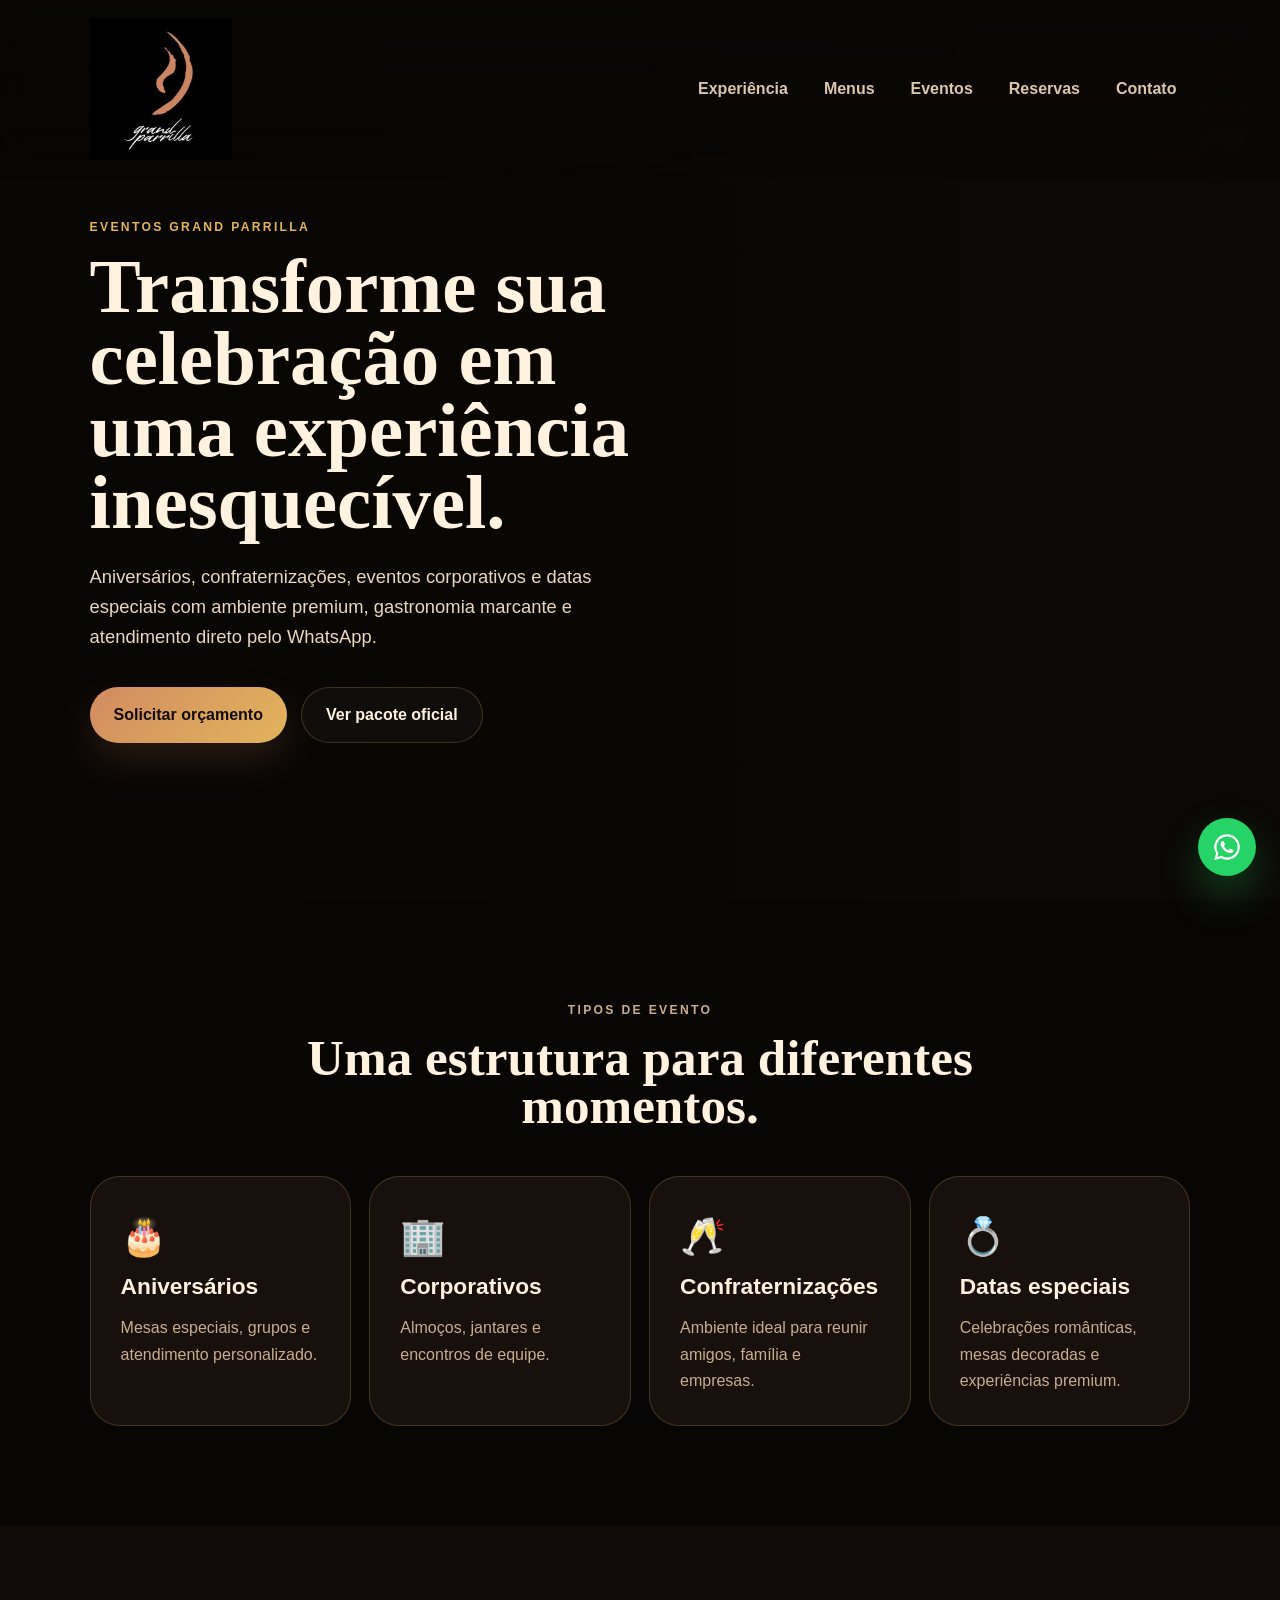
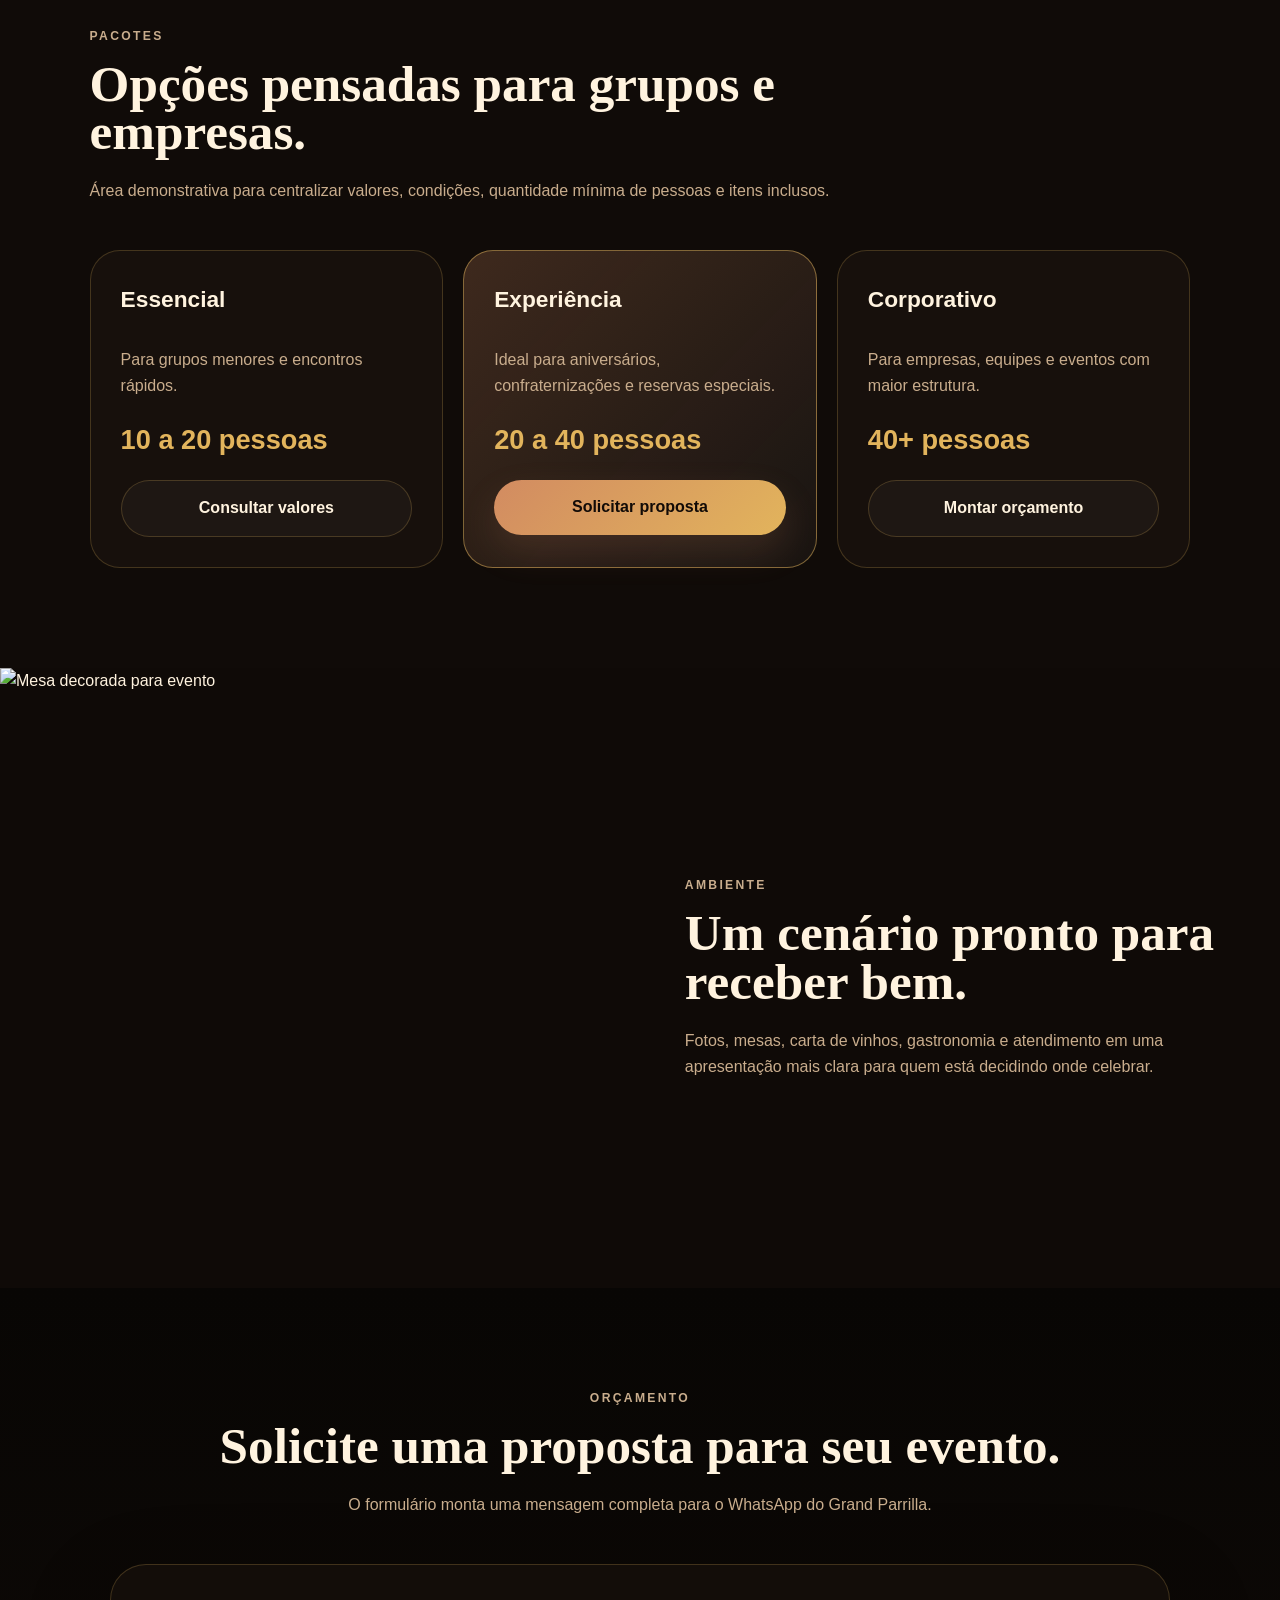
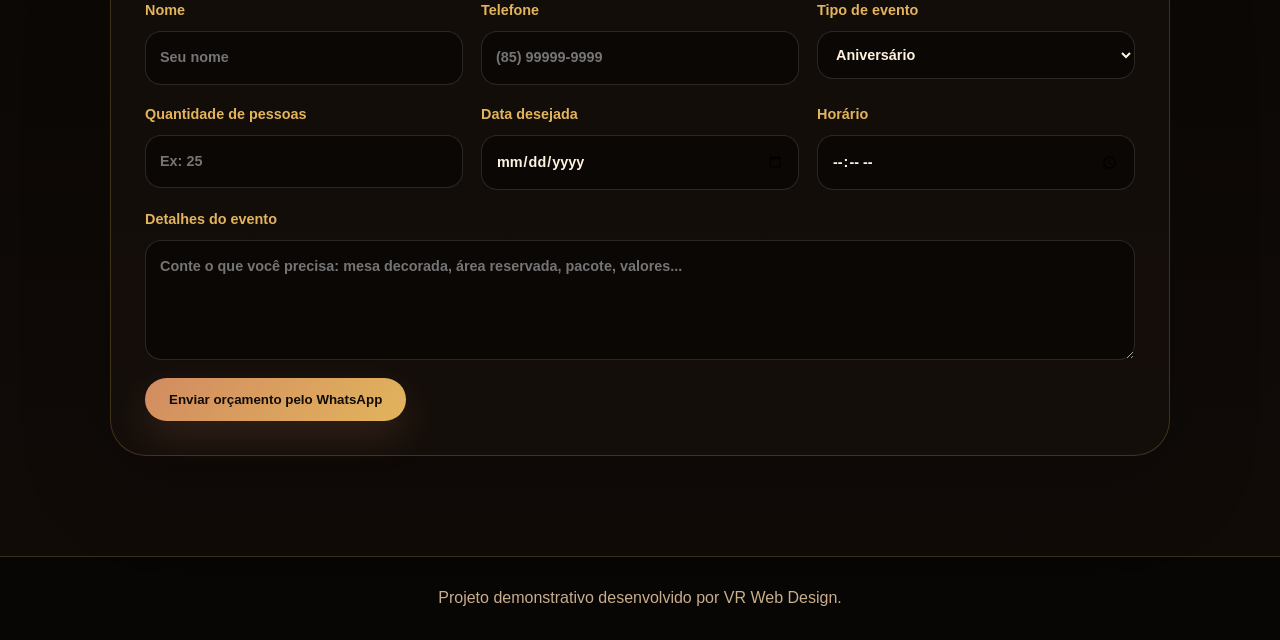
==== eventos.html @ f4b0e215 "Primeiro commit" ====
<!DOCTYPE html>
<html lang="pt-BR">
<head>
  <meta charset="UTF-8" />
  <meta name="viewport" content="width=device-width, initial-scale=1.0" />
  <title>Eventos | Grand Parrilla Steak House</title>
  <meta name="description" content="Pacotes para eventos, aniversários, confraternizações e reservas no Grand Parrilla Steak House." />
  <link rel="stylesheet" href="css/style.css" />
</head>
<body>
  <header class="header" id="header">
    <a href="index.html" class="brand logo-brand"><img src="assets/img/logo-grand-parrilla.png" alt="Grand Parrilla Steak House"></a>
    <button class="menu-toggle" aria-label="Abrir menu"><span></span><span></span><span></span></button>
    <nav class="nav">
      <a href="index.html#experiencia">Experiência</a>
      <a href="index.html#menus">Menus</a>
      <a href="eventos.html">Eventos</a>
      <a href="index.html#reservas">Reservas</a>
      <a href="index.html#contato">Contato</a>
    </nav>
  </header>

  <main>
    <section class="event-hero">
      <div class="hero-overlay"></div>
      <div class="hero-content reveal">
        <p class="eyebrow">Eventos Grand Parrilla</p>
        <h1>Transforme sua celebração em uma experiência inesquecível.</h1>
        <p class="hero-text">Aniversários, confraternizações, eventos corporativos e datas especiais com ambiente premium, gastronomia marcante e atendimento direto pelo WhatsApp.</p>
        <div class="hero-actions">
          <a class="btn primary" href="#orcamento">Solicitar orçamento</a>
          <a class="btn secondary" href="https://tr.ee/xmPA3S_YFI" target="_blank" rel="noopener">Ver pacote oficial</a>
        </div>
      </div>
    </section>

    <section class="section-pad">
      <div class="section-title center reveal">
        <p class="eyebrow">Tipos de evento</p>
        <h2>Uma estrutura para diferentes momentos.</h2>
      </div>
      <div class="event-types">
        <article class="event-card reveal"><span>🎂</span><h3>Aniversários</h3><p>Mesas especiais, grupos e atendimento personalizado.</p></article>
        <article class="event-card reveal"><span>🏢</span><h3>Corporativos</h3><p>Almoços, jantares e encontros de equipe.</p></article>
        <article class="event-card reveal"><span>🥂</span><h3>Confraternizações</h3><p>Ambiente ideal para reunir amigos, família e empresas.</p></article>
        <article class="event-card reveal"><span>💍</span><h3>Datas especiais</h3><p>Celebrações românticas, mesas decoradas e experiências premium.</p></article>
      </div>
    </section>

    <section class="packages section-pad">
      <div class="section-title reveal">
        <p class="eyebrow">Pacotes</p>
        <h2>Opções pensadas para grupos e empresas.</h2>
        <p>Área demonstrativa para centralizar valores, condições, quantidade mínima de pessoas e itens inclusos.</p>
      </div>
      <div class="package-grid">
        <article class="package-card reveal"><h3>Essencial</h3><p>Para grupos menores e encontros rápidos.</p><strong>10 a 20 pessoas</strong><a class="btn secondary" href="#orcamento">Consultar valores</a></article>
        <article class="package-card featured reveal"><h3>Experiência</h3><p>Ideal para aniversários, confraternizações e reservas especiais.</p><strong>20 a 40 pessoas</strong><a class="btn primary" href="#orcamento">Solicitar proposta</a></article>
        <article class="package-card reveal"><h3>Corporativo</h3><p>Para empresas, equipes e eventos com maior estrutura.</p><strong>40+ pessoas</strong><a class="btn secondary" href="#orcamento">Montar orçamento</a></article>
      </div>
    </section>

    <section class="event-showcase">
      <img src="assets/img/mesa-decorada.png" alt="Mesa decorada para evento">
      <div class="event-showcase-text reveal">
        <p class="eyebrow">Ambiente</p>
        <h2>Um cenário pronto para receber bem.</h2>
        <p>Fotos, mesas, carta de vinhos, gastronomia e atendimento em uma apresentação mais clara para quem está decidindo onde celebrar.</p>
      </div>
    </section>

    <section class="reservation section-pad" id="orcamento">
      <div class="section-title center reveal">
        <p class="eyebrow">Orçamento</p>
        <h2>Solicite uma proposta para seu evento.</h2>
        <p>O formulário monta uma mensagem completa para o WhatsApp do Grand Parrilla.</p>
      </div>
      <form class="reserve-form reveal" id="eventForm">
        <div class="form-grid">
          <label>Nome<input type="text" name="nome" placeholder="Seu nome" required></label>
          <label>Telefone<input type="tel" name="telefone" placeholder="(85) 99999-9999" required></label>
          <label>Tipo de evento<select name="tipo"><option>Aniversário</option><option>Confraternização</option><option>Evento corporativo</option><option>Jantar especial</option></select></label>
          <label>Quantidade de pessoas<input type="number" name="pessoas" min="1" placeholder="Ex: 25" required></label>
          <label>Data desejada<input type="date" name="data"></label>
          <label>Horário<input type="time" name="hora"></label>
        </div>
        <label>Detalhes do evento<textarea name="obs" placeholder="Conte o que você precisa: mesa decorada, área reservada, pacote, valores..."></textarea></label>
        <button class="btn primary" type="submit">Enviar orçamento pelo WhatsApp</button>
      </form>
    </section>
  </main>

  <a class="whatsapp" href="https://wa.me/5585996044089" target="_blank" aria-label="WhatsApp"><svg viewBox="0 0 32 32" aria-hidden="true"><path d="M16.04 3.2A12.7 12.7 0 0 0 5.1 22.35L3.2 29l6.83-1.8a12.65 12.65 0 0 0 6.01 1.52h.01A12.76 12.76 0 0 0 28.8 15.96 12.75 12.75 0 0 0 16.04 3.2Zm0 23.36h-.01a10.5 10.5 0 0 1-5.35-1.47l-.38-.23-4.05 1.06 1.08-3.95-.25-.4a10.54 10.54 0 1 1 8.96 4.99Zm5.78-7.88c-.32-.16-1.88-.93-2.17-1.03-.29-.11-.5-.16-.71.16-.21.32-.82 1.03-1 1.24-.18.21-.37.24-.69.08-.32-.16-1.34-.49-2.55-1.57-.94-.84-1.58-1.88-1.76-2.2-.18-.32-.02-.49.14-.65.14-.14.32-.37.48-.55.16-.18.21-.32.32-.53.11-.21.05-.4-.03-.55-.08-.16-.71-1.71-.98-2.34-.26-.62-.52-.53-.71-.54h-.61c-.21 0-.55.08-.84.4-.29.32-1.1 1.08-1.1 2.62s1.13 3.04 1.29 3.25c.16.21 2.23 3.4 5.4 4.77.75.32 1.34.51 1.8.66.76.24 1.45.21 1.99.13.61-.09 1.88-.77 2.14-1.51.26-.74.26-1.38.18-1.51-.08-.13-.29-.21-.61-.37Z"/></svg></a>
  <footer><p>Projeto demonstrativo desenvolvido por VR Web Design.</p></footer>
  <script src="js/script.js"></script>
</body>
</html>
---- css/style.css ----
:root{
  --bg:#080604;--deep:#0e0906;--panel:#17100c;--panel2:#211711;
  --copper:#d28b61;--gold:#e2b45c;--cream:#fff3df;--muted:#c9ad8d;--line:rgba(226,180,92,.22);
}
*{box-sizing:border-box;margin:0;padding:0}html{scroll-behavior:smooth}body{font-family:Inter,Segoe UI,Arial,sans-serif;background:var(--bg);color:var(--cream);line-height:1.65;overflow-x:hidden}a{text-decoration:none;color:inherit}img{max-width:100%;display:block}
body::before{content:"";position:fixed;inset:0;pointer-events:none;background:radial-gradient(circle at top right,rgba(210,139,97,.14),transparent 35%),radial-gradient(circle at 10% 30%,rgba(226,180,92,.08),transparent 28%);z-index:-1}.header{position:fixed;top:0;left:0;right:0;z-index:20;display:flex;align-items:center;justify-content:space-between;padding:18px 7%;background:linear-gradient(180deg,rgba(8,6,4,.86),rgba(8,6,4,.38));backdrop-filter:blur(16px);border-bottom:1px solid transparent;transition:.3s}.header.scrolled{background:rgba(8,6,4,.94);border-color:var(--line);padding:10px 7%}.logo-brand img{width:142px;height:auto}.nav{display:flex;align-items:center;gap:8px}.nav a{color:#dcc7ac;font-weight:700;padding:10px 14px;border-radius:999px;transition:.25s}.nav a:hover{background:rgba(226,180,92,.12);color:var(--gold)}.menu-toggle{display:none;background:none;border:0;gap:5px;flex-direction:column}.menu-toggle span{width:26px;height:2px;background:var(--cream)}
.hero,.event-hero{min-height:100vh;position:relative;display:grid;grid-template-columns:1.05fr .95fr;align-items:center;padding:130px 7% 70px;gap:52px;background:var(--deep);isolation:isolate}.hero::after,.event-hero::after{content:"";position:absolute;right:0;top:0;width:50%;height:100%;background:url('../assets/img/prato-vinho.png') center/cover;z-index:-2}.event-hero::after{background-image:url('../assets/img/mesa-decorada.png')}.hero-overlay{position:absolute;inset:0;background:linear-gradient(90deg,rgba(8,6,4,.98) 0%,rgba(8,6,4,.84) 44%,rgba(8,6,4,.35) 100%);z-index:-1}.hero-content{max-width:760px}.eyebrow{color:var(--gold);text-transform:uppercase;letter-spacing:.19em;font-size:.76rem;font-weight:900;margin-bottom:14px}.hero h1,.event-hero h1,.section-title h2,.events h2,.reservation h2,.contact h2,.wine-section h2,.event-showcase h2{font-family:Georgia,serif;font-size:clamp(2.5rem,6vw,6rem);line-height:.94;margin-bottom:22px}.section-title h2,.events h2,.reservation h2,.contact h2,.wine-section h2,.event-showcase h2{font-size:clamp(2rem,4vw,4.1rem)}.hero-text{font-size:1.15rem;color:#ead8bd;max-width:630px}.hero-actions{display:flex;gap:14px;flex-wrap:wrap;margin-top:34px}.btn{border:0;cursor:pointer;display:inline-flex;align-items:center;justify-content:center;padding:14px 24px;border-radius:999px;font-weight:900;transition:.25s}.primary{background:linear-gradient(135deg,var(--copper),var(--gold));color:#120b07;box-shadow:0 16px 36px rgba(210,139,97,.16)}.secondary{border:1px solid var(--line);color:var(--cream);background:rgba(255,255,255,.03)}.btn:hover{transform:translateY(-3px)}.hero-card{justify-self:end;align-self:end;background:rgba(23,16,12,.74);border:1px solid var(--line);border-radius:28px;padding:26px;backdrop-filter:blur(16px);max-width:330px;box-shadow:0 30px 90px rgba(0,0,0,.28)}.hero-card span,.hero-card small{color:var(--muted)}.hero-card strong{display:block;font-size:2rem;color:var(--gold)}
.section-pad{padding:100px 7%}.stats{display:grid;grid-template-columns:repeat(4,1fr);gap:1px;background:var(--line);padding:1px}.stat{padding:30px;background:#100b08}.stat strong{display:block;font-size:2rem;color:var(--gold)}.stat span{color:var(--muted)}.section-title{max-width:870px;margin-bottom:46px}.center{text-align:center;margin-left:auto;margin-right:auto}.center p,.section-title p{color:var(--muted)}
.cards-grid{display:grid;grid-template-columns:1.1fr .9fr .9fr;gap:22px}.feature-card{position:relative;min-height:460px;border-radius:34px;overflow:hidden;border:1px solid var(--line);background:var(--panel);display:flex;align-items:end;transition:.25s}.feature-card:hover{transform:translateY(-5px);border-color:var(--copper)}.feature-card img{position:absolute;inset:0;width:100%;height:100%;object-fit:cover;filter:saturate(.95)}.feature-card::after{content:"";position:absolute;inset:0;background:linear-gradient(180deg,transparent,rgba(8,6,4,.88))}.feature-card div{position:relative;z-index:1;padding:28px}.feature-card h3,.menu-card h3,.event-card h3,.package-card h3{font-size:1.42rem;margin-bottom:10px}.feature-card p,.menu-card p,.events p,.reservation p,.contact p,.wine-section p,.event-card p,.package-card p,.event-showcase p{color:var(--muted)}
.menus{background:#050403}.menu-grid{display:grid;grid-template-columns:repeat(3,minmax(0,1fr));gap:24px;align-items:stretch}.menu-card{position:relative;overflow:hidden;border:1px solid var(--line);border-radius:32px;min-height:310px;padding:32px;display:flex;flex-direction:column;justify-content:flex-end;background:var(--panel);transition:.25s}.menu-card::before{content:"";position:absolute;inset:0;background:linear-gradient(180deg,rgba(8,6,4,.1),rgba(8,6,4,.86)),var(--menu-img);background-size:cover;background-position:center;opacity:.72;transition:.3s}.menu-principal{--menu-img:url('../assets/img/prato-vinho.png')}.menu-happy{--menu-img:url('../assets/img/vinhos-gelo.png')}.menu-executivo{--menu-img:url('../assets/img/mesa-decorada.png')}.menu-card>*{position:relative;z-index:1}.menu-card span{color:var(--gold);font-weight:900}.menu-card:hover{transform:translateY(-6px);border-color:var(--gold)}.menu-card:hover::before{opacity:.95;transform:scale(1.05)}
.wine-section{display:grid;grid-template-columns:.85fr 1.15fr;gap:46px;align-items:center;background:#0f0a07}.wine-text .btn{margin-top:26px}.wine-image img{width:100%;height:610px;object-fit:cover;border-radius:40px;border:1px solid var(--line)}.events{display:grid;grid-template-columns:1fr 1fr;min-height:660px;background:#060403}.events-image{background:url('../assets/img/mesa-decorada.png') center/cover}.events-content{padding:95px 7%;display:flex;flex-direction:column;justify-content:center}.events ul{margin:22px 0 32px;padding-left:20px;color:#eadcc8}.reservation{background:linear-gradient(180deg,#080604,#110b08)}.reserve-form{max-width:1060px;margin:0 auto;background:rgba(23,16,12,.7);border:1px solid var(--line);border-radius:36px;padding:34px;box-shadow:0 30px 90px rgba(0,0,0,.22)}.form-grid{display:grid;grid-template-columns:repeat(3,1fr);gap:18px}label{display:flex;flex-direction:column;gap:8px;color:var(--gold);font-weight:800;font-size:.9rem}input,select,textarea{width:100%;border:1px solid rgba(255,255,255,.13);background:#0b0705;color:var(--cream);border-radius:16px;padding:14px;font:inherit;outline:none}textarea{min-height:120px;resize:vertical;margin-bottom:18px}.reserve-form>label{margin-top:18px}.gallery-grid{display:grid;grid-template-columns:1.15fr .85fr 1fr 1fr;gap:14px}.gallery-grid img{height:380px;width:100%;object-fit:cover;border-radius:26px;border:1px solid var(--line)}.gallery-grid img:first-child{height:520px;grid-row:span 2}.contact{display:grid;grid-template-columns:.85fr 1.15fr;gap:32px;background:#100b08}.socials{display:flex;gap:12px;flex-wrap:wrap;margin-top:22px}.socials a{border:1px solid var(--line);padding:11px 16px;border-radius:999px;color:var(--gold);font-weight:800}.socials a:hover{background:rgba(226,180,92,.12)}.map{width:100%;height:430px;border:0;border-radius:30px;filter:grayscale(.15) invert(.92) hue-rotate(180deg)}.whatsapp{position:fixed;right:24px;bottom:24px;width:58px;height:58px;border-radius:50%;display:grid;place-items:center;background:#25d366;color:white;z-index:30;box-shadow:0 18px 40px rgba(37,211,102,.28);animation:pulse 2.2s infinite}.whatsapp svg{width:32px;height:32px;fill:#fff}@keyframes pulse{0%{box-shadow:0 0 0 0 rgba(37,211,102,.42)}70%{box-shadow:0 0 0 18px rgba(37,211,102,0)}100%{box-shadow:0 0 0 0 rgba(37,211,102,0)}}footer{text-align:center;padding:28px 7%;color:var(--muted);border-top:1px solid var(--line)}
.event-types{display:grid;grid-template-columns:repeat(4,1fr);gap:18px}.event-card,.package-card{background:var(--panel);border:1px solid var(--line);border-radius:30px;padding:30px;transition:.25s}.event-card:hover,.package-card:hover{border-color:var(--gold);transform:translateY(-4px)}.event-card span{font-size:2.3rem}.packages{background:#100b08}.package-grid{display:grid;grid-template-columns:repeat(3,1fr);gap:20px}.package-card{display:flex;flex-direction:column;gap:18px}.package-card strong{font-size:1.7rem;color:var(--gold)}.package-card.featured{background:linear-gradient(135deg,rgba(210,139,97,.24),rgba(255,255,255,.04));border-color:rgba(226,180,92,.5)}.event-showcase{display:grid;grid-template-columns:1fr 1fr;align-items:center;background:#0f0a07}.event-showcase img{height:620px;width:100%;object-fit:cover}.event-showcase-text{padding:70px 7%}.reveal{opacity:0;transform:translateY(28px);transition:.75s ease}.reveal.show{opacity:1;transform:none}.delay{transition-delay:.2s}
@media(max-width:980px){.menu-toggle{display:flex}.nav{position:absolute;top:76px;left:7%;right:7%;display:none;flex-direction:column;align-items:stretch;background:#120d09;border:1px solid var(--line);border-radius:20px;padding:16px}.nav.open{display:flex}.hero,.event-hero{grid-template-columns:1fr;display:grid}.hero::after,.event-hero::after{width:100%;opacity:.35}.hero-card{justify-self:start}.stats,.cards-grid,.menu-grid,.gallery-grid,.contact,.events,.wine-section,.form-grid,.event-types,.package-grid,.event-showcase{grid-template-columns:1fr}.events-image{min-height:360px}.gallery-grid img,.gallery-grid img:first-child{height:280px;grid-row:auto}.wine-image img,.event-showcase img{height:390px}}
@media(max-width:560px){.header{padding:12px 5%}.header.scrolled{padding:9px 5%}.logo-brand img{width:104px}.section-pad,.events-content,.event-showcase-text{padding:72px 5%}.hero,.event-hero{padding:115px 5% 58px}.hero h1,.event-hero h1{font-size:2.55rem}.btn{width:100%}.reserve-form{padding:20px}.stats{gap:1px}.menu-card{min-height:260px}.whatsapp{right:18px;bottom:18px}}
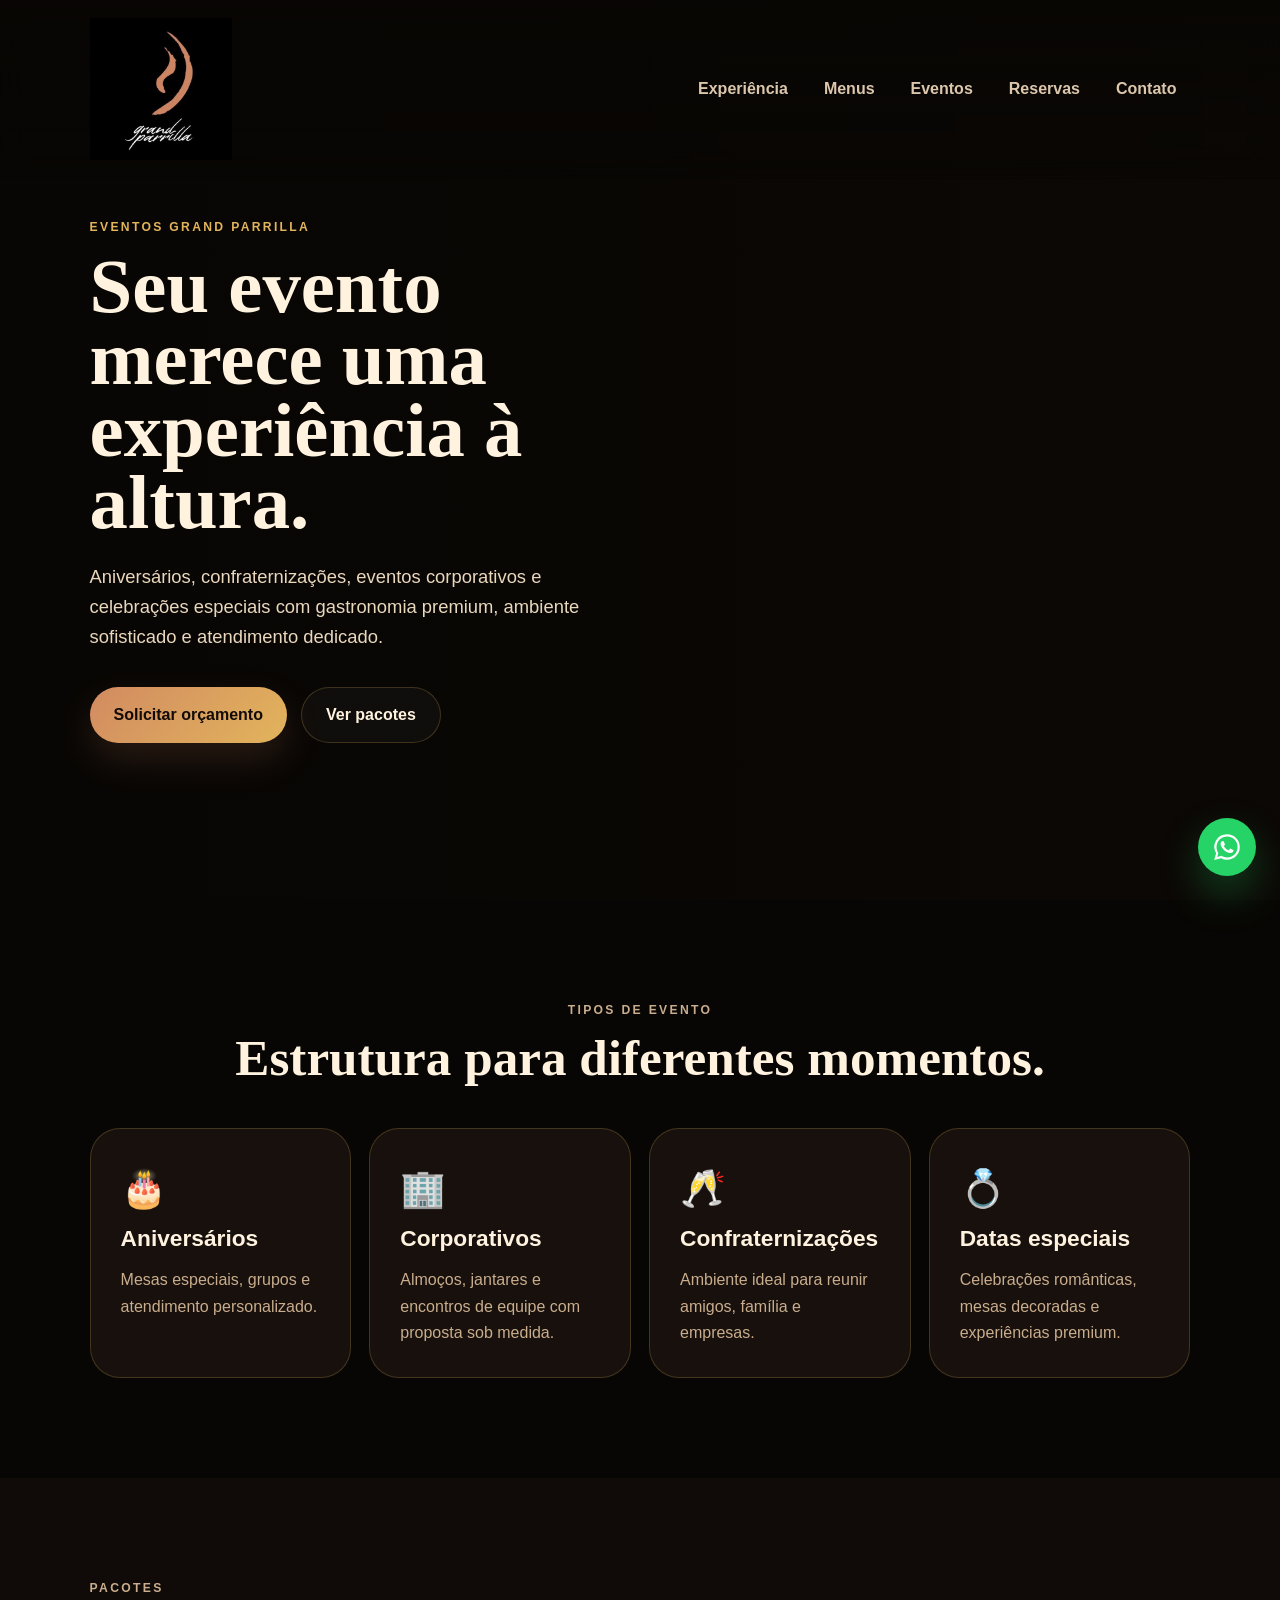
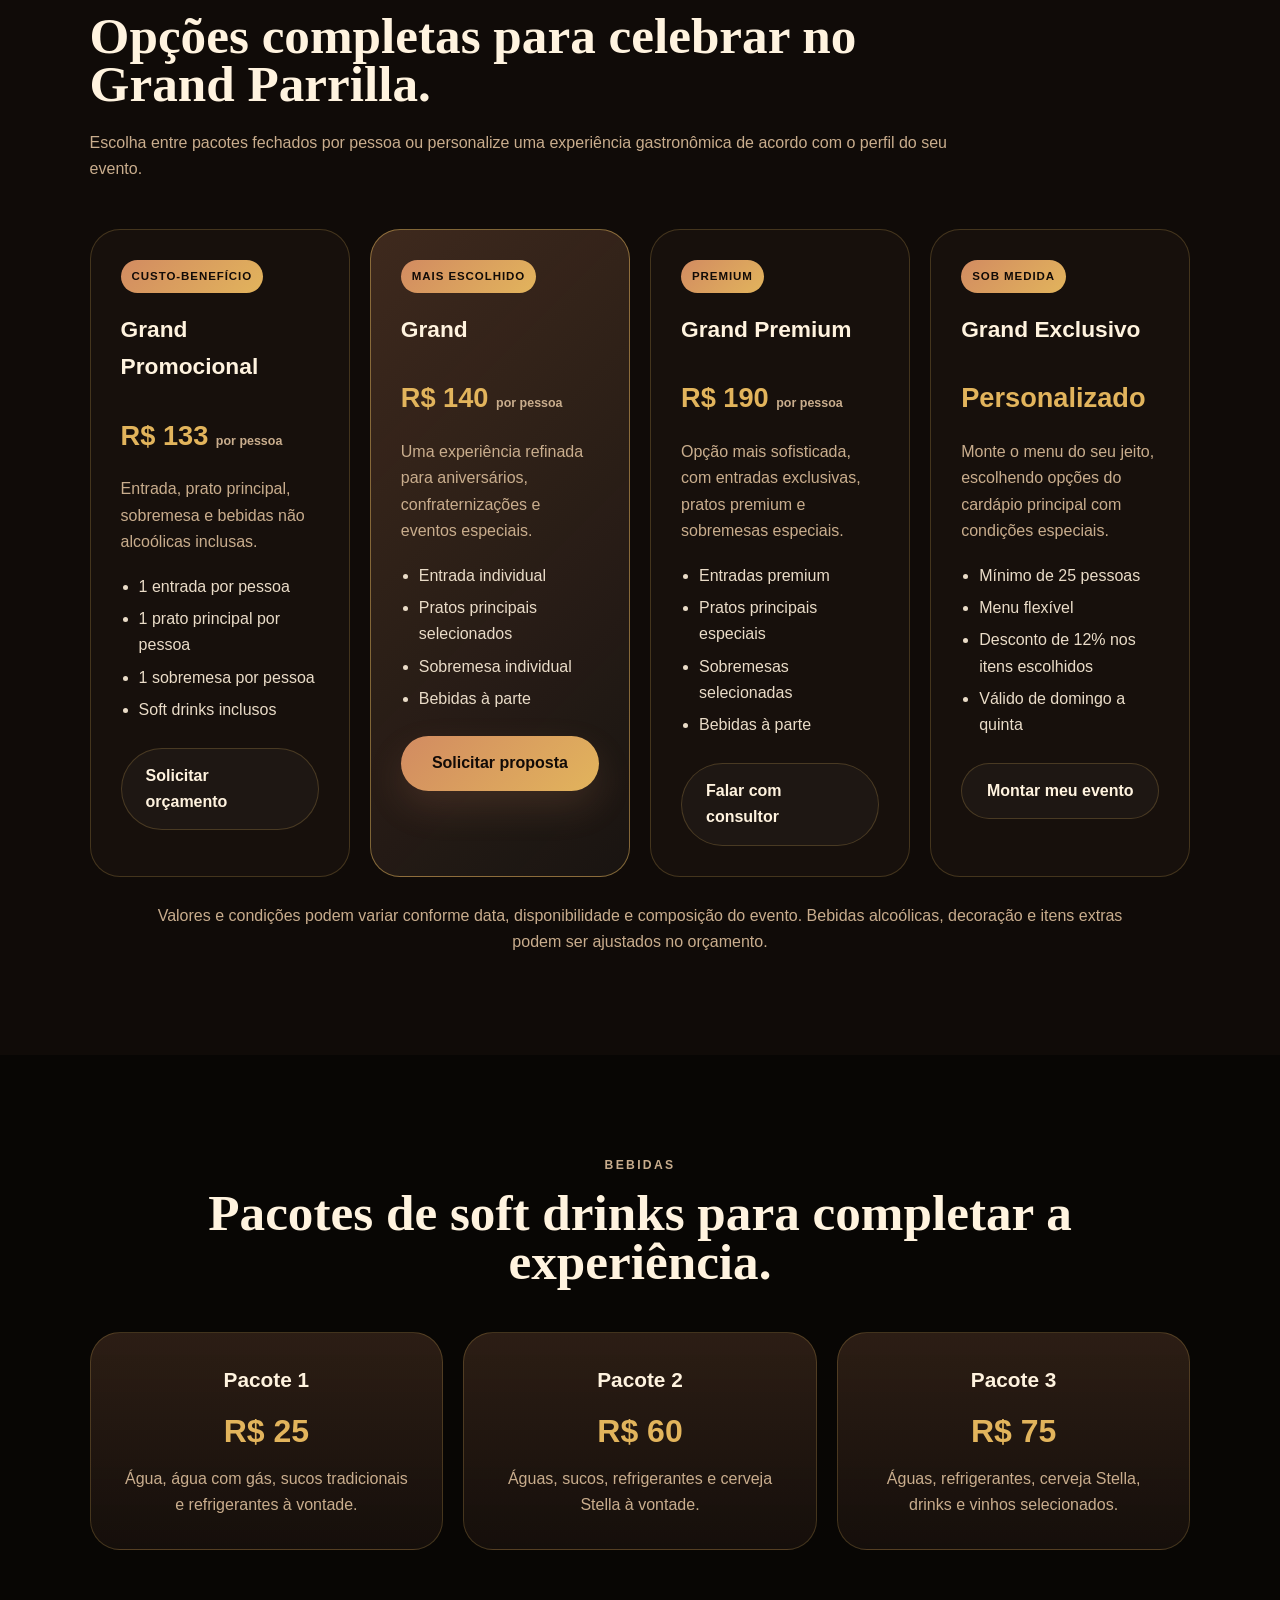
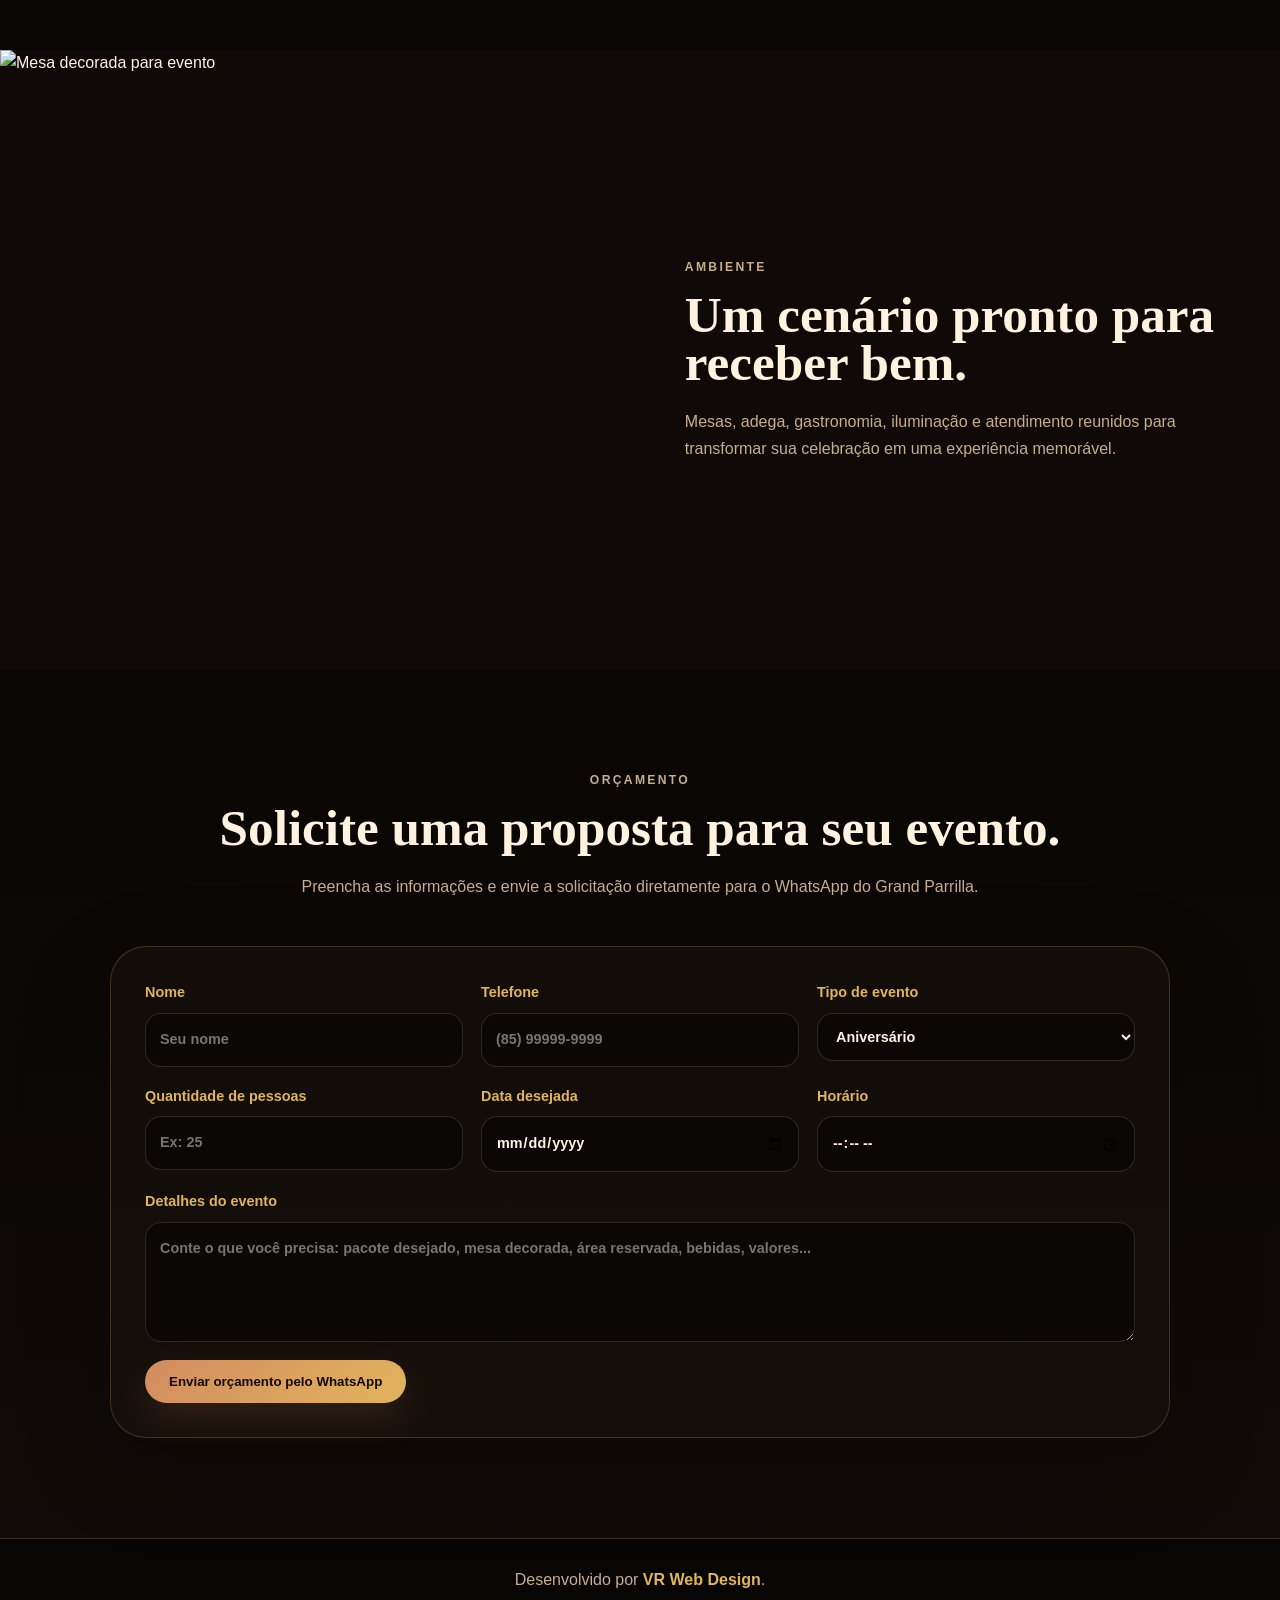
==== commit 3e9079c5: "Melhoria de Performace do site" ====
--- a/eventos.html
+++ b/eventos.html
@@ -4,7 +4,12 @@
   <meta charset="UTF-8" />
   <meta name="viewport" content="width=device-width, initial-scale=1.0" />
   <title>Eventos | Grand Parrilla Steak House</title>
-  <meta name="description" content="Pacotes para eventos, aniversários, confraternizações e reservas no Grand Parrilla Steak House." />
+  <meta name="description" content="Pacotes para eventos, aniversários, confraternizações e reservas no Grand Parrilla Steak House em Fortaleza." />
+  <meta property="og:title" content="Eventos no Grand Parrilla Steak House" />
+  <meta property="og:description" content="Pacotes Grand Promocional, Grand, Grand Premium e Grand Exclusivo para celebrações especiais." />
+  <meta property="og:image" content="assets/img/mesa-decorada.png" />
+  <meta property="og:type" content="website" />
+  <meta name="twitter:card" content="summary_large_image" />
   <link rel="stylesheet" href="css/style.css" />
 </head>
 <body>
@@ -25,11 +30,11 @@
       <div class="hero-overlay"></div>
       <div class="hero-content reveal">
         <p class="eyebrow">Eventos Grand Parrilla</p>
-        <h1>Transforme sua celebração em uma experiência inesquecível.</h1>
-        <p class="hero-text">Aniversários, confraternizações, eventos corporativos e datas especiais com ambiente premium, gastronomia marcante e atendimento direto pelo WhatsApp.</p>
+        <h1>Seu evento merece uma experiência à altura.</h1>
+        <p class="hero-text">Aniversários, confraternizações, eventos corporativos e celebrações especiais com gastronomia premium, ambiente sofisticado e atendimento dedicado.</p>
         <div class="hero-actions">
           <a class="btn primary" href="#orcamento">Solicitar orçamento</a>
-          <a class="btn secondary" href="https://tr.ee/xmPA3S_YFI" target="_blank" rel="noopener">Ver pacote oficial</a>
+          <a class="btn secondary" href="#pacotes">Ver pacotes</a>
         </div>
       </div>
     </section>
@@ -37,26 +42,88 @@
     <section class="section-pad">
       <div class="section-title center reveal">
         <p class="eyebrow">Tipos de evento</p>
-        <h2>Uma estrutura para diferentes momentos.</h2>
+        <h2>Estrutura para diferentes momentos.</h2>
       </div>
       <div class="event-types">
         <article class="event-card reveal"><span>🎂</span><h3>Aniversários</h3><p>Mesas especiais, grupos e atendimento personalizado.</p></article>
-        <article class="event-card reveal"><span>🏢</span><h3>Corporativos</h3><p>Almoços, jantares e encontros de equipe.</p></article>
+        <article class="event-card reveal"><span>🏢</span><h3>Corporativos</h3><p>Almoços, jantares e encontros de equipe com proposta sob medida.</p></article>
         <article class="event-card reveal"><span>🥂</span><h3>Confraternizações</h3><p>Ambiente ideal para reunir amigos, família e empresas.</p></article>
         <article class="event-card reveal"><span>💍</span><h3>Datas especiais</h3><p>Celebrações românticas, mesas decoradas e experiências premium.</p></article>
       </div>
     </section>
 
-    <section class="packages section-pad">
+    <section class="packages section-pad" id="pacotes">
       <div class="section-title reveal">
         <p class="eyebrow">Pacotes</p>
-        <h2>Opções pensadas para grupos e empresas.</h2>
-        <p>Área demonstrativa para centralizar valores, condições, quantidade mínima de pessoas e itens inclusos.</p>
+        <h2>Opções completas para celebrar no Grand Parrilla.</h2>
+        <p>Escolha entre pacotes fechados por pessoa ou personalize uma experiência gastronômica de acordo com o perfil do seu evento.</p>
       </div>
-      <div class="package-grid">
-        <article class="package-card reveal"><h3>Essencial</h3><p>Para grupos menores e encontros rápidos.</p><strong>10 a 20 pessoas</strong><a class="btn secondary" href="#orcamento">Consultar valores</a></article>
-        <article class="package-card featured reveal"><h3>Experiência</h3><p>Ideal para aniversários, confraternizações e reservas especiais.</p><strong>20 a 40 pessoas</strong><a class="btn primary" href="#orcamento">Solicitar proposta</a></article>
-        <article class="package-card reveal"><h3>Corporativo</h3><p>Para empresas, equipes e eventos com maior estrutura.</p><strong>40+ pessoas</strong><a class="btn secondary" href="#orcamento">Montar orçamento</a></article>
+      <div class="package-grid package-grid-4">
+        <article class="package-card reveal">
+          <span class="package-tag">Custo-benefício</span>
+          <h3>Grand Promocional</h3>
+          <strong>R$ 133 <small>por pessoa</small></strong>
+          <p>Entrada, prato principal, sobremesa e bebidas não alcoólicas inclusas.</p>
+          <ul>
+            <li>1 entrada por pessoa</li>
+            <li>1 prato principal por pessoa</li>
+            <li>1 sobremesa por pessoa</li>
+            <li>Soft drinks inclusos</li>
+          </ul>
+          <a class="btn secondary" href="#orcamento">Solicitar orçamento</a>
+        </article>
+        <article class="package-card featured reveal">
+          <span class="package-tag">Mais escolhido</span>
+          <h3>Grand</h3>
+          <strong>R$ 140 <small>por pessoa</small></strong>
+          <p>Uma experiência refinada para aniversários, confraternizações e eventos especiais.</p>
+          <ul>
+            <li>Entrada individual</li>
+            <li>Pratos principais selecionados</li>
+            <li>Sobremesa individual</li>
+            <li>Bebidas à parte</li>
+          </ul>
+          <a class="btn primary" href="#orcamento">Solicitar proposta</a>
+        </article>
+        <article class="package-card reveal">
+          <span class="package-tag">Premium</span>
+          <h3>Grand Premium</h3>
+          <strong>R$ 190 <small>por pessoa</small></strong>
+          <p>Opção mais sofisticada, com entradas exclusivas, pratos premium e sobremesas especiais.</p>
+          <ul>
+            <li>Entradas premium</li>
+            <li>Pratos principais especiais</li>
+            <li>Sobremesas selecionadas</li>
+            <li>Bebidas à parte</li>
+          </ul>
+          <a class="btn secondary" href="#orcamento">Falar com consultor</a>
+        </article>
+        <article class="package-card reveal">
+          <span class="package-tag">Sob medida</span>
+          <h3>Grand Exclusivo</h3>
+          <strong>Personalizado</strong>
+          <p>Monte o menu do seu jeito, escolhendo opções do cardápio principal com condições especiais.</p>
+          <ul>
+            <li>Mínimo de 25 pessoas</li>
+            <li>Menu flexível</li>
+            <li>Desconto de 12% nos itens escolhidos</li>
+            <li>Válido de domingo a quinta</li>
+          </ul>
+          <a class="btn secondary" href="#orcamento">Montar meu evento</a>
+        </article>
+      </div>
+      <p class="package-note reveal">Valores e condições podem variar conforme data, disponibilidade e composição do evento. Bebidas alcoólicas, decoração e itens extras podem ser ajustados no orçamento.</p>
+    </section>
+
+    <section class="soft-drinks section-pad">
+      <div class="section-title center reveal">
+        <p class="eyebrow">Bebidas</p>
+        <h2>Pacotes de soft drinks para completar a experiência.</h2>
+      </div>
+      <div class="drink-grid">
+        <article class="drink-card reveal"><h3>Pacote 1</h3><strong>R$ 25</strong><p>Água, água com gás, sucos tradicionais e refrigerantes à vontade.</p></article>
+        <article class="drink-card reveal"><h3>Pacote 2</h3><strong>R$ 60</strong><p>Águas, sucos, refrigerantes e cerveja Stella à vontade.</p></article>
+        <article class="drink-card reveal"><h3>Pacote 3</h3><strong>R$ 75</strong><p>Águas, refrigerantes, cerveja Stella, drinks e vinhos selecionados.</p></article>
       </div>
     </section>
 
@@ -65,7 +132,7 @@
       <div class="event-showcase-text reveal">
         <p class="eyebrow">Ambiente</p>
         <h2>Um cenário pronto para receber bem.</h2>
-        <p>Fotos, mesas, carta de vinhos, gastronomia e atendimento em uma apresentação mais clara para quem está decidindo onde celebrar.</p>
+        <p>Mesas, adega, gastronomia, iluminação e atendimento reunidos para transformar sua celebração em uma experiência memorável.</p>
       </div>
     </section>
 
@@ -73,7 +140,7 @@
       <div class="section-title center reveal">
         <p class="eyebrow">Orçamento</p>
         <h2>Solicite uma proposta para seu evento.</h2>
-        <p>O formulário monta uma mensagem completa para o WhatsApp do Grand Parrilla.</p>
+        <p>Preencha as informações e envie a solicitação diretamente para o WhatsApp do Grand Parrilla.</p>
       </div>
       <form class="reserve-form reveal" id="eventForm">
         <div class="form-grid">
@@ -84,14 +151,15 @@
           <label>Data desejada<input type="date" name="data"></label>
           <label>Horário<input type="time" name="hora"></label>
         </div>
-        <label>Detalhes do evento<textarea name="obs" placeholder="Conte o que você precisa: mesa decorada, área reservada, pacote, valores..."></textarea></label>
+        <label>Detalhes do evento<textarea name="obs" placeholder="Conte o que você precisa: pacote desejado, mesa decorada, área reservada, bebidas, valores..."></textarea></label>
         <button class="btn primary" type="submit">Enviar orçamento pelo WhatsApp</button>
+        <p class="form-status" aria-live="polite"></p>
       </form>
     </section>
   </main>
 
   <a class="whatsapp" href="https://wa.me/5585996044089" target="_blank" aria-label="WhatsApp"><svg viewBox="0 0 32 32" aria-hidden="true"><path d="M16.04 3.2A12.7 12.7 0 0 0 5.1 22.35L3.2 29l6.83-1.8a12.65 12.65 0 0 0 6.01 1.52h.01A12.76 12.76 0 0 0 28.8 15.96 12.75 12.75 0 0 0 16.04 3.2Zm0 23.36h-.01a10.5 10.5 0 0 1-5.35-1.47l-.38-.23-4.05 1.06 1.08-3.95-.25-.4a10.54 10.54 0 1 1 8.96 4.99Zm5.78-7.88c-.32-.16-1.88-.93-2.17-1.03-.29-.11-.5-.16-.71.16-.21.32-.82 1.03-1 1.24-.18.21-.37.24-.69.08-.32-.16-1.34-.49-2.55-1.57-.94-.84-1.58-1.88-1.76-2.2-.18-.32-.02-.49.14-.65.14-.14.32-.37.48-.55.16-.18.21-.32.32-.53.11-.21.05-.4-.03-.55-.08-.16-.71-1.71-.98-2.34-.26-.62-.52-.53-.71-.54h-.61c-.21 0-.55.08-.84.4-.29.32-1.1 1.08-1.1 2.62s1.13 3.04 1.29 3.25c.16.21 2.23 3.4 5.4 4.77.75.32 1.34.51 1.8.66.76.24 1.45.21 1.99.13.61-.09 1.88-.77 2.14-1.51.26-.74.26-1.38.18-1.51-.08-.13-.29-.21-.61-.37Z"/></svg></a>
-  <footer><p>Projeto demonstrativo desenvolvido por VR Web Design.</p></footer>
+  <footer><p>Desenvolvido por <a href="https://portifolio-vrss.netlify.app" target="_blank" rel="noopener">VR Web Design</a>.</p></footer>
   <script src="js/script.js"></script>
 </body>
 </html>
--- a/css/style.css
+++ b/css/style.css
@@ -12,3 +12,9 @@
 .event-types{display:grid;grid-template-columns:repeat(4,1fr);gap:18px}.event-card,.package-card{background:var(--panel);border:1px solid var(--line);border-radius:30px;padding:30px;transition:.25s}.event-card:hover,.package-card:hover{border-color:var(--gold);transform:translateY(-4px)}.event-card span{font-size:2.3rem}.packages{background:#100b08}.package-grid{display:grid;grid-template-columns:repeat(3,1fr);gap:20px}.package-card{display:flex;flex-direction:column;gap:18px}.package-card strong{font-size:1.7rem;color:var(--gold)}.package-card.featured{background:linear-gradient(135deg,rgba(210,139,97,.24),rgba(255,255,255,.04));border-color:rgba(226,180,92,.5)}.event-showcase{display:grid;grid-template-columns:1fr 1fr;align-items:center;background:#0f0a07}.event-showcase img{height:620px;width:100%;object-fit:cover}.event-showcase-text{padding:70px 7%}.reveal{opacity:0;transform:translateY(28px);transition:.75s ease}.reveal.show{opacity:1;transform:none}.delay{transition-delay:.2s}
 @media(max-width:980px){.menu-toggle{display:flex}.nav{position:absolute;top:76px;left:7%;right:7%;display:none;flex-direction:column;align-items:stretch;background:#120d09;border:1px solid var(--line);border-radius:20px;padding:16px}.nav.open{display:flex}.hero,.event-hero{grid-template-columns:1fr;display:grid}.hero::after,.event-hero::after{width:100%;opacity:.35}.hero-card{justify-self:start}.stats,.cards-grid,.menu-grid,.gallery-grid,.contact,.events,.wine-section,.form-grid,.event-types,.package-grid,.event-showcase{grid-template-columns:1fr}.events-image{min-height:360px}.gallery-grid img,.gallery-grid img:first-child{height:280px;grid-row:auto}.wine-image img,.event-showcase img{height:390px}}
 @media(max-width:560px){.header{padding:12px 5%}.header.scrolled{padding:9px 5%}.logo-brand img{width:104px}.section-pad,.events-content,.event-showcase-text{padding:72px 5%}.hero,.event-hero{padding:115px 5% 58px}.hero h1,.event-hero h1{font-size:2.55rem}.btn{width:100%}.reserve-form{padding:20px}.stats{gap:1px}.menu-card{min-height:260px}.whatsapp{right:18px;bottom:18px}}
+
+/* Ajustes finais de produção */
+.package-grid-4{grid-template-columns:repeat(4,minmax(0,1fr))}.package-tag{display:inline-flex;width:max-content;color:#120b07;background:linear-gradient(135deg,var(--copper),var(--gold));font-size:.72rem;font-weight:900;text-transform:uppercase;letter-spacing:.08em;padding:7px 11px;border-radius:999px}.package-card small{font-size:.78rem;color:var(--muted);font-weight:800}.package-card ul{padding-left:18px;color:#eadcc8}.package-card li{margin-bottom:6px}.package-note{max-width:980px;color:var(--muted);margin:26px auto 0;text-align:center}.soft-drinks{background:#080604}.drink-grid{display:grid;grid-template-columns:repeat(3,1fr);gap:20px}.drink-card{background:linear-gradient(180deg,rgba(210,139,97,.18),rgba(23,16,12,.9));border:1px solid var(--line);border-radius:30px;padding:30px;text-align:center;transition:.25s}.drink-card:hover{transform:translateY(-4px);border-color:var(--gold)}.drink-card h3{font-size:1.3rem}.drink-card strong{display:block;color:var(--gold);font-size:2rem;margin:8px 0}.drink-card p{color:var(--muted)}.testimonials{background:#050403}.testimonial-grid{display:grid;grid-template-columns:repeat(3,1fr);gap:20px}.testimonial-card{background:var(--panel);border:1px solid var(--line);border-radius:30px;padding:30px}.testimonial-card strong{display:block;color:var(--gold);font-size:1.2rem;margin-bottom:12px;letter-spacing:.12em}.testimonial-card p{color:#eadcc8;margin-bottom:18px}.testimonial-card span{color:var(--muted);font-weight:800}.form-status{display:none;margin-top:16px;padding:14px 16px;border-radius:16px;border:1px solid rgba(37,211,102,.38);background:rgba(37,211,102,.08);color:#d9ffe7;font-weight:800}.form-status.show{display:block}footer a{color:var(--gold);font-weight:900}
+
+@media(max-width:1180px){.package-grid-4{grid-template-columns:repeat(2,minmax(0,1fr))}}
+@media(max-width:980px){.drink-grid,.testimonial-grid{grid-template-columns:1fr}.package-grid-4{grid-template-columns:1fr}}
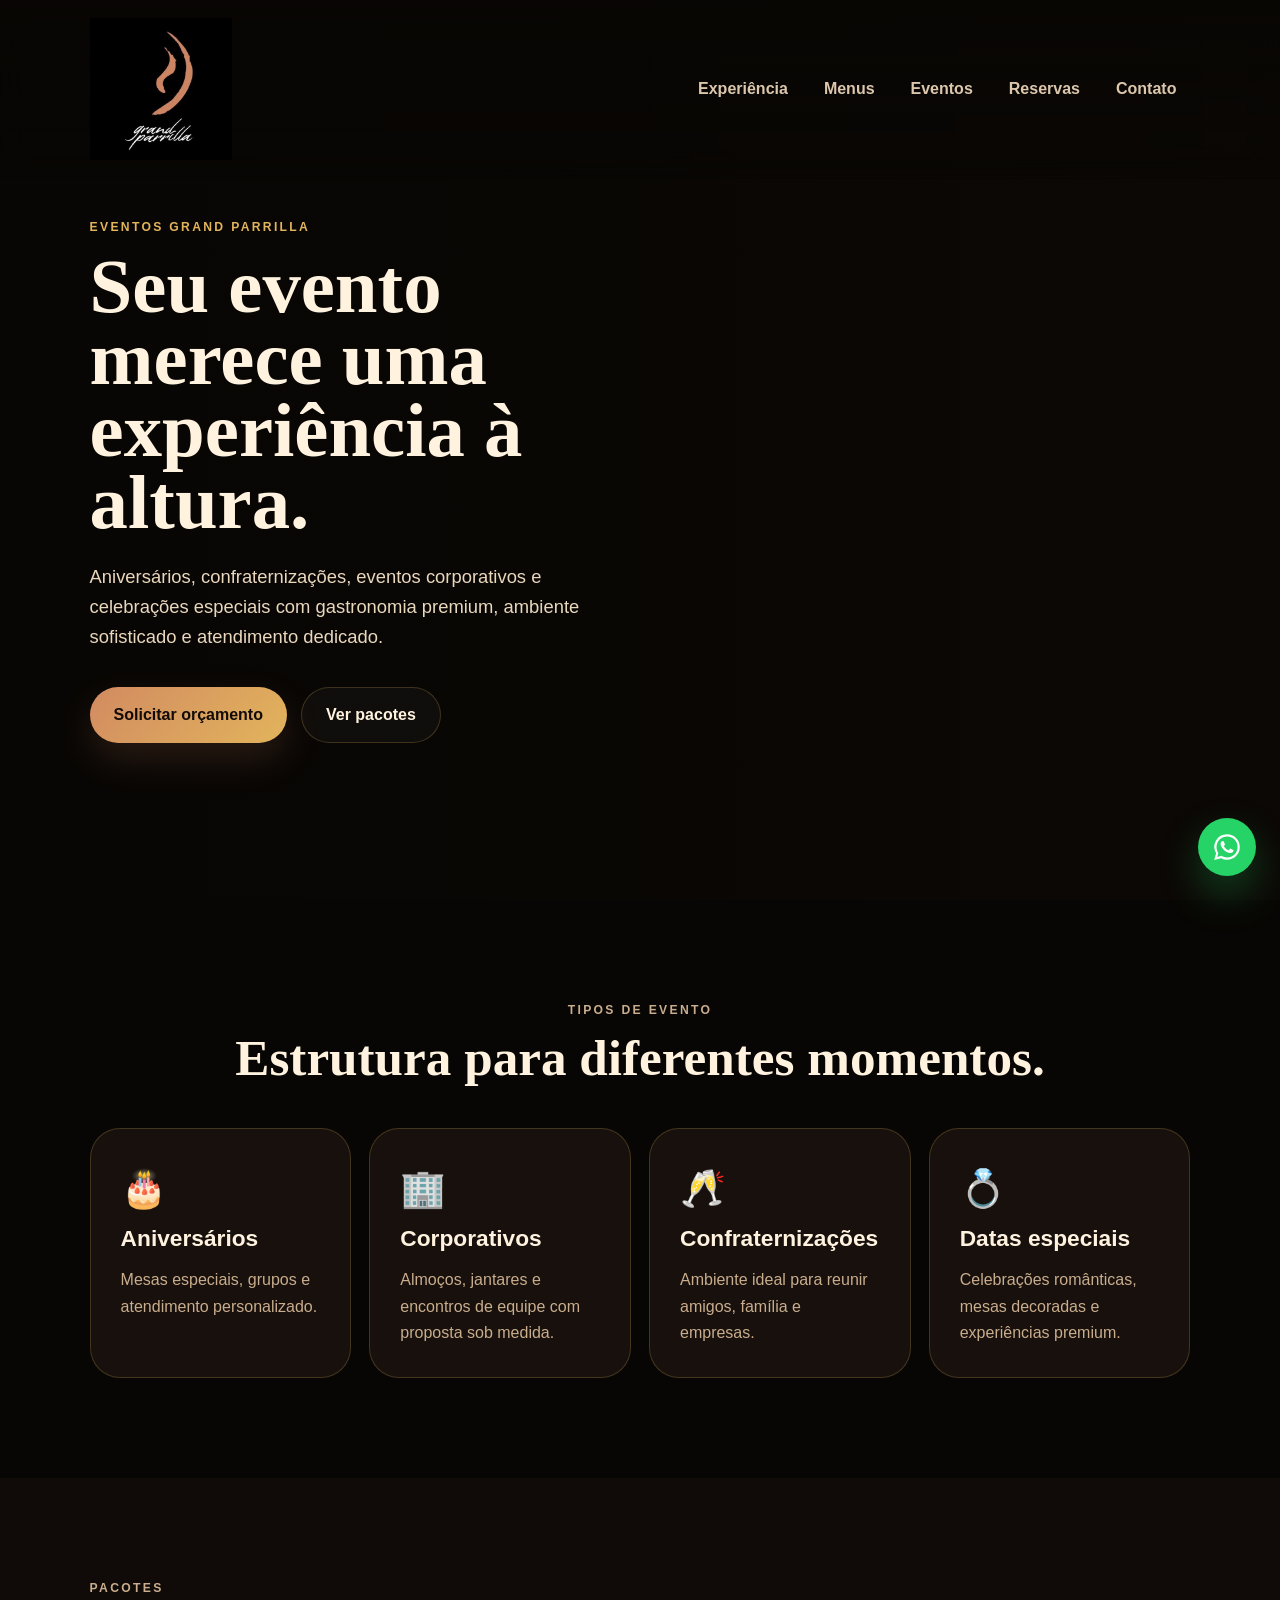
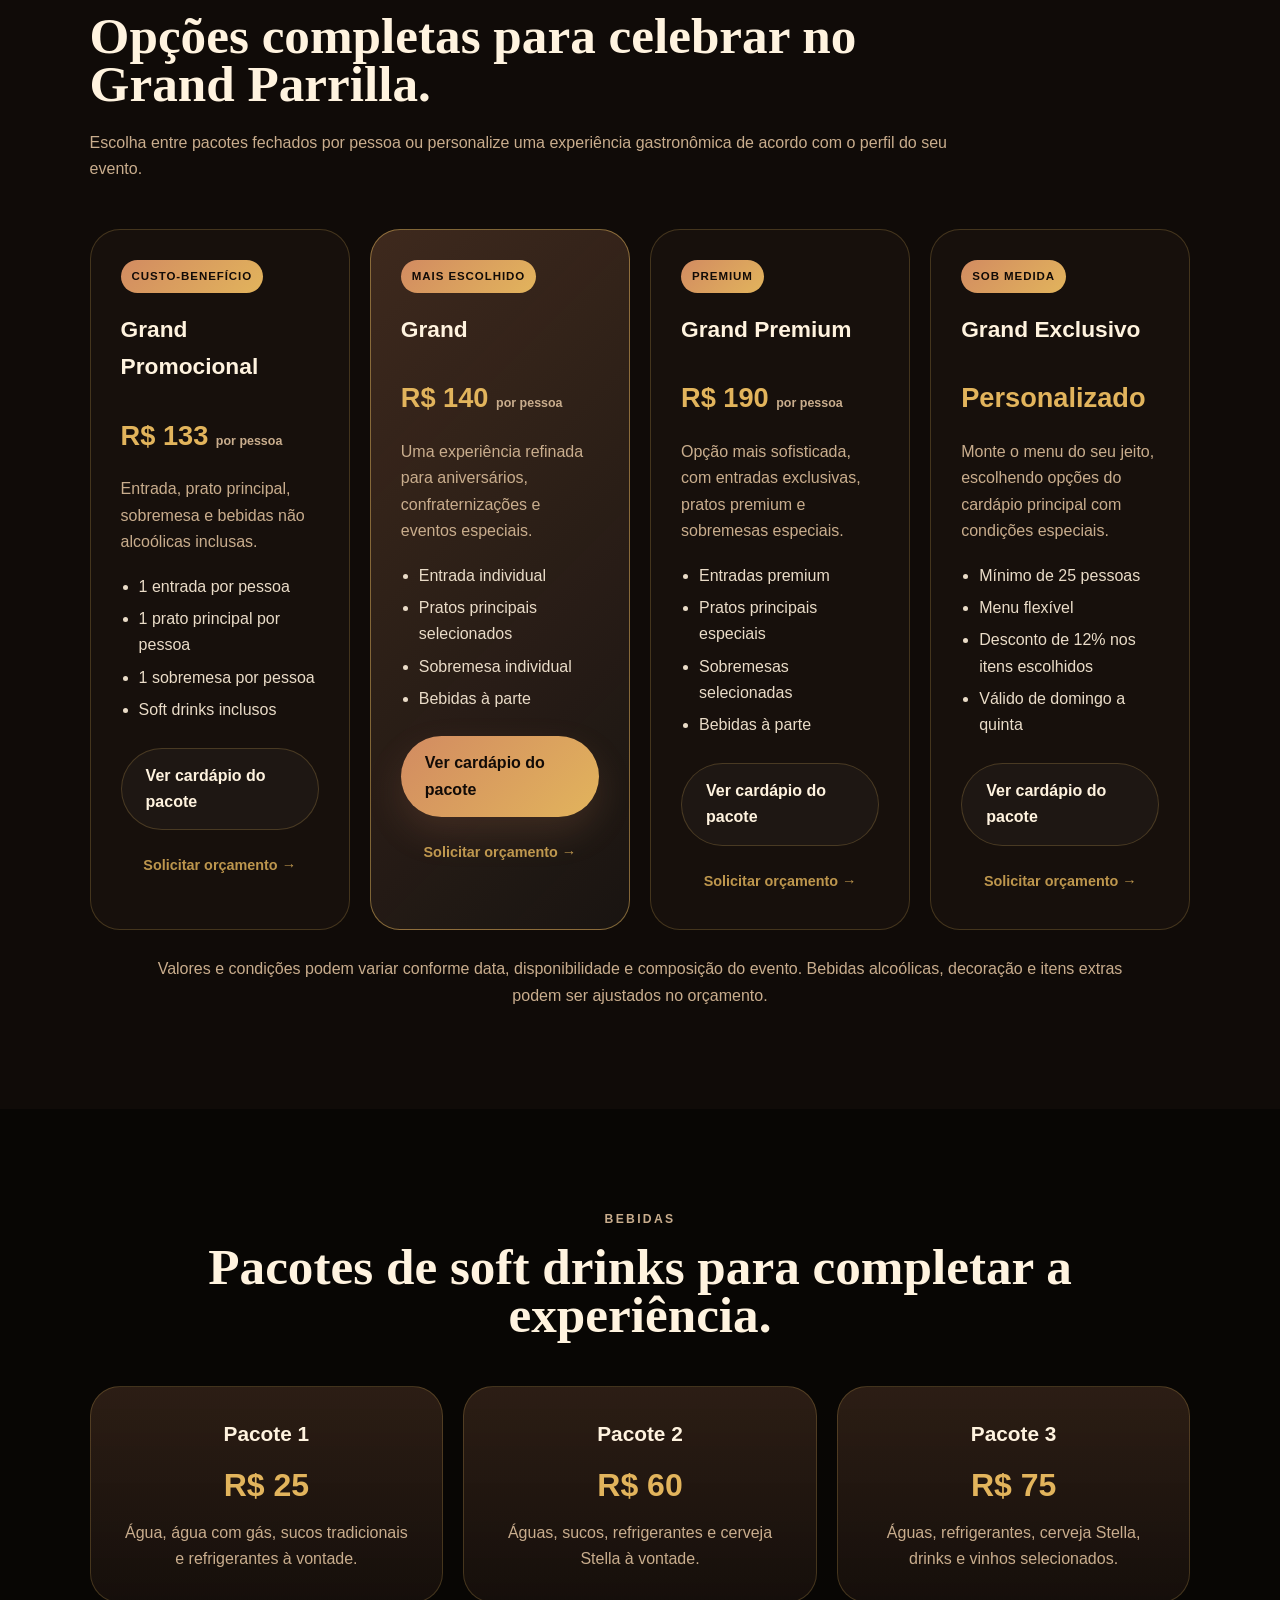
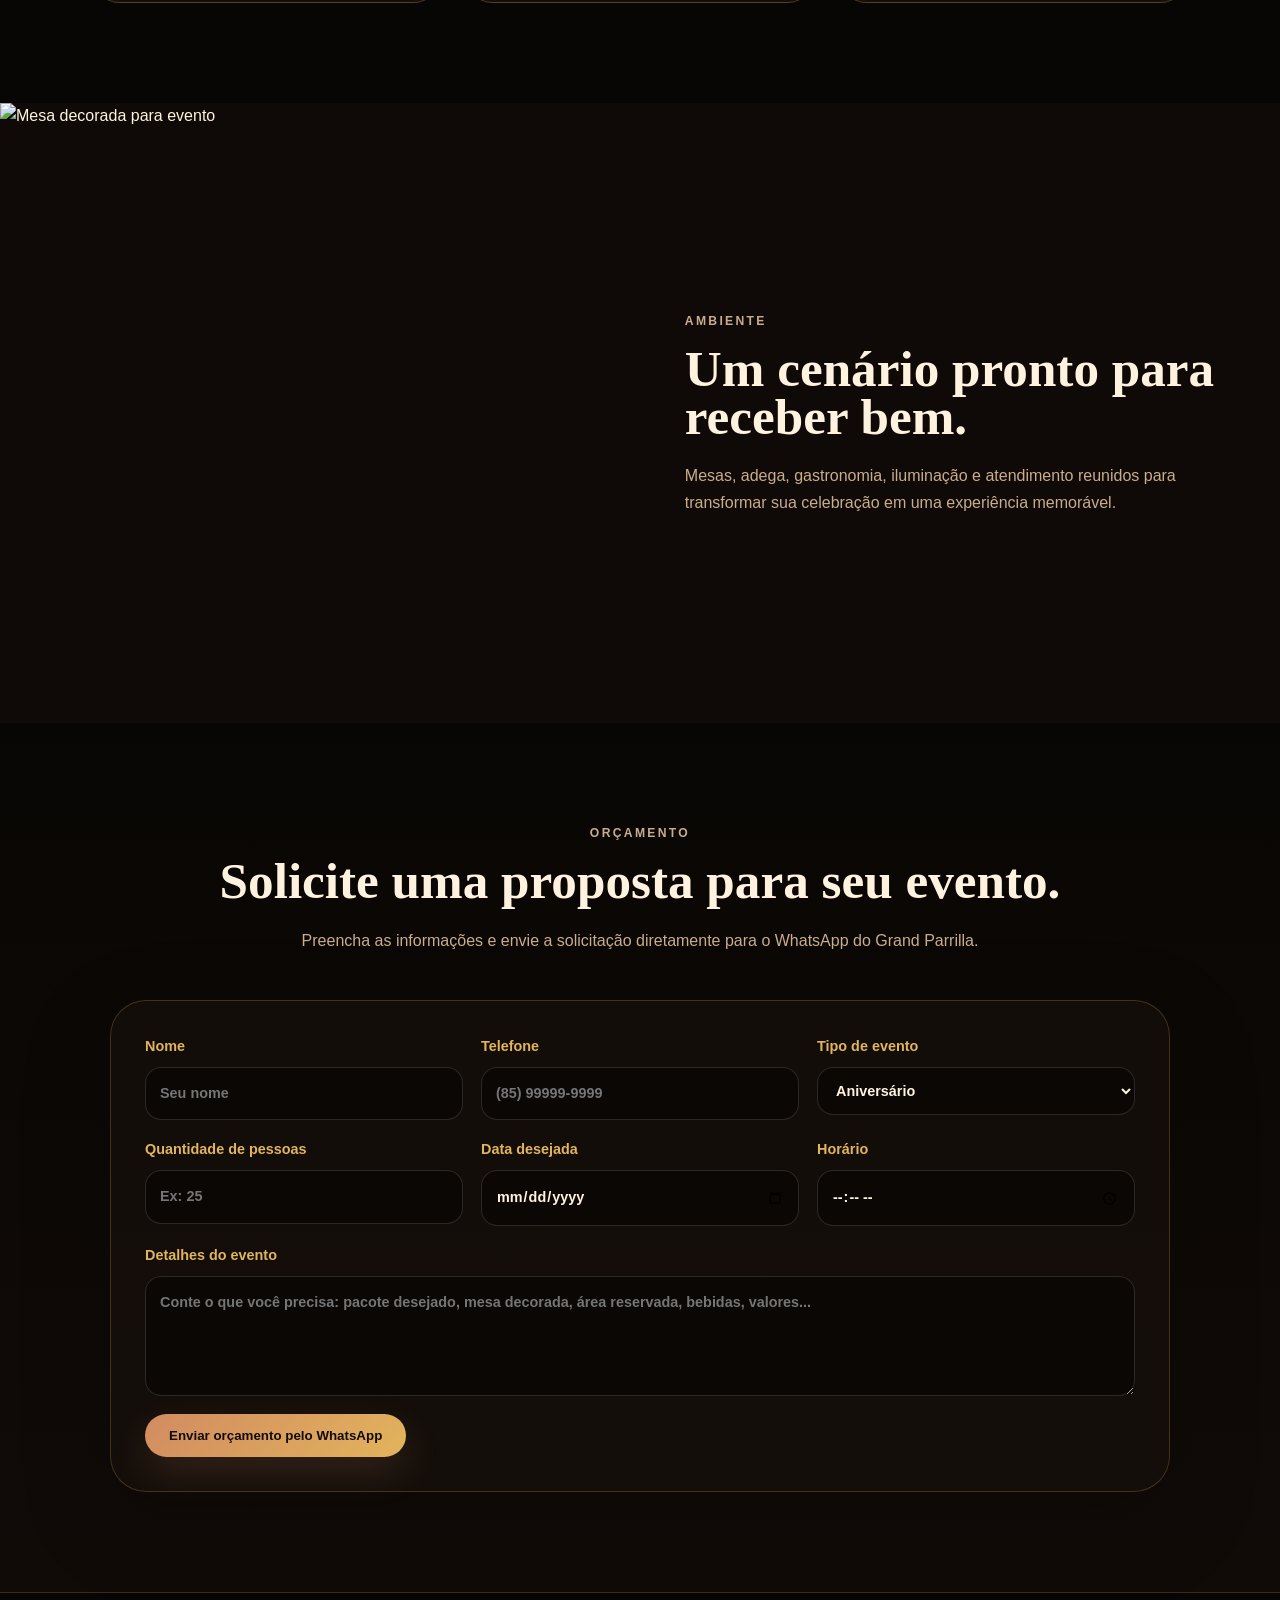
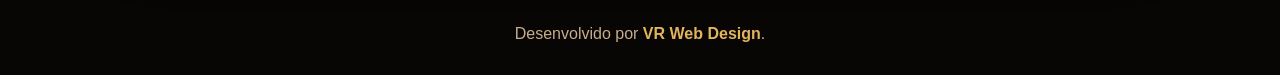
==== commit 9d993a83: "Melhoria automação" ====
--- a/eventos.html
+++ b/eventos.html
@@ -7,9 +7,29 @@
   <meta name="description" content="Pacotes para eventos, aniversários, confraternizações e reservas no Grand Parrilla Steak House em Fortaleza." />
   <meta property="og:title" content="Eventos no Grand Parrilla Steak House" />
   <meta property="og:description" content="Pacotes Grand Promocional, Grand, Grand Premium e Grand Exclusivo para celebrações especiais." />
-  <meta property="og:image" content="assets/img/mesa-decorada.png" />
+  <meta property="og:image" content="https://grandparrilha.netlify.app/assets/img/mesa-decorada.png" />
   <meta property="og:type" content="website" />
   <meta name="twitter:card" content="summary_large_image" />
+  <meta property="og:url" content="https://grandparrilha.netlify.app/eventos" />
+  <link rel="icon" href="assets/img/logo-grand-parrilla.png" type="image/png" />
+  <link rel="apple-touch-icon" href="assets/img/logo-grand-parrilla.png" />
+  <script type="application/ld+json">
+  {
+    "@context": "https://schema.org",
+    "@type": "Restaurant",
+    "name": "Grand Parrilla Steak House",
+    "url": "https://grandparrilha.netlify.app/",
+    "telephone": "+55-85-99604-4089",
+    "address": {
+      "@type": "PostalAddress",
+      "streetAddress": "Av. Godofredo Maciel, 3191",
+      "addressLocality": "Fortaleza",
+      "addressRegion": "CE",
+      "postalCode": "60710-684",
+      "addressCountry": "BR"
+    }
+  }
+  </script>
   <link rel="stylesheet" href="css/style.css" />
 </head>
 <body>
@@ -70,7 +90,8 @@
             <li>1 sobremesa por pessoa</li>
             <li>Soft drinks inclusos</li>
           </ul>
-          <a class="btn secondary" href="#orcamento">Solicitar orçamento</a>
+          <a class="btn secondary" href="https://drive.google.com/file/d/1QAAZOymeIbbbPmLsq83m2M6DuerShVG3/view" target="_blank" rel="noopener">Ver cardápio do pacote</a>
+          <a class="btn-link-orcamento" href="#orcamento">Solicitar orçamento →</a>
         </article>
         <article class="package-card featured reveal">
           <span class="package-tag">Mais escolhido</span>
@@ -83,7 +104,8 @@
             <li>Sobremesa individual</li>
             <li>Bebidas à parte</li>
           </ul>
-          <a class="btn primary" href="#orcamento">Solicitar proposta</a>
+          <a class="btn primary" href="https://drive.google.com/file/d/1QAAZOymeIbbbPmLsq83m2M6DuerShVG3/view" target="_blank" rel="noopener">Ver cardápio do pacote</a>
+          <a class="btn-link-orcamento" href="#orcamento">Solicitar orçamento →</a>
         </article>
         <article class="package-card reveal">
           <span class="package-tag">Premium</span>
@@ -96,7 +118,8 @@
             <li>Sobremesas selecionadas</li>
             <li>Bebidas à parte</li>
           </ul>
-          <a class="btn secondary" href="#orcamento">Falar com consultor</a>
+          <a class="btn secondary" href="https://drive.google.com/file/d/1QAAZOymeIbbbPmLsq83m2M6DuerShVG3/view" target="_blank" rel="noopener">Ver cardápio do pacote</a>
+          <a class="btn-link-orcamento" href="#orcamento">Solicitar orçamento →</a>
         </article>
         <article class="package-card reveal">
           <span class="package-tag">Sob medida</span>
@@ -109,7 +132,8 @@
             <li>Desconto de 12% nos itens escolhidos</li>
             <li>Válido de domingo a quinta</li>
           </ul>
-          <a class="btn secondary" href="#orcamento">Montar meu evento</a>
+          <a class="btn secondary" href="https://drive.google.com/file/d/1QAAZOymeIbbbPmLsq83m2M6DuerShVG3/view" target="_blank" rel="noopener">Ver cardápio do pacote</a>
+          <a class="btn-link-orcamento" href="#orcamento">Solicitar orçamento →</a>
         </article>
       </div>
       <p class="package-note reveal">Valores e condições podem variar conforme data, disponibilidade e composição do evento. Bebidas alcoólicas, decoração e itens extras podem ser ajustados no orçamento.</p>
@@ -128,7 +152,7 @@
     </section>
 
     <section class="event-showcase">
-      <img src="assets/img/mesa-decorada.png" alt="Mesa decorada para evento">
+      <img src="assets/img/mesa-decorada.png" alt="Mesa decorada para evento" loading="lazy">
       <div class="event-showcase-text reveal">
         <p class="eyebrow">Ambiente</p>
         <h2>Um cenário pronto para receber bem.</h2>
--- a/css/style.css
+++ b/css/style.css
@@ -1,20 +1,21 @@
-:root{
-  --bg:#080604;--deep:#0e0906;--panel:#17100c;--panel2:#211711;
-  --copper:#d28b61;--gold:#e2b45c;--cream:#fff3df;--muted:#c9ad8d;--line:rgba(226,180,92,.22);
-}
-*{box-sizing:border-box;margin:0;padding:0}html{scroll-behavior:smooth}body{font-family:Inter,Segoe UI,Arial,sans-serif;background:var(--bg);color:var(--cream);line-height:1.65;overflow-x:hidden}a{text-decoration:none;color:inherit}img{max-width:100%;display:block}
-body::before{content:"";position:fixed;inset:0;pointer-events:none;background:radial-gradient(circle at top right,rgba(210,139,97,.14),transparent 35%),radial-gradient(circle at 10% 30%,rgba(226,180,92,.08),transparent 28%);z-index:-1}.header{position:fixed;top:0;left:0;right:0;z-index:20;display:flex;align-items:center;justify-content:space-between;padding:18px 7%;background:linear-gradient(180deg,rgba(8,6,4,.86),rgba(8,6,4,.38));backdrop-filter:blur(16px);border-bottom:1px solid transparent;transition:.3s}.header.scrolled{background:rgba(8,6,4,.94);border-color:var(--line);padding:10px 7%}.logo-brand img{width:142px;height:auto}.nav{display:flex;align-items:center;gap:8px}.nav a{color:#dcc7ac;font-weight:700;padding:10px 14px;border-radius:999px;transition:.25s}.nav a:hover{background:rgba(226,180,92,.12);color:var(--gold)}.menu-toggle{display:none;background:none;border:0;gap:5px;flex-direction:column}.menu-toggle span{width:26px;height:2px;background:var(--cream)}
-.hero,.event-hero{min-height:100vh;position:relative;display:grid;grid-template-columns:1.05fr .95fr;align-items:center;padding:130px 7% 70px;gap:52px;background:var(--deep);isolation:isolate}.hero::after,.event-hero::after{content:"";position:absolute;right:0;top:0;width:50%;height:100%;background:url('../assets/img/prato-vinho.png') center/cover;z-index:-2}.event-hero::after{background-image:url('../assets/img/mesa-decorada.png')}.hero-overlay{position:absolute;inset:0;background:linear-gradient(90deg,rgba(8,6,4,.98) 0%,rgba(8,6,4,.84) 44%,rgba(8,6,4,.35) 100%);z-index:-1}.hero-content{max-width:760px}.eyebrow{color:var(--gold);text-transform:uppercase;letter-spacing:.19em;font-size:.76rem;font-weight:900;margin-bottom:14px}.hero h1,.event-hero h1,.section-title h2,.events h2,.reservation h2,.contact h2,.wine-section h2,.event-showcase h2{font-family:Georgia,serif;font-size:clamp(2.5rem,6vw,6rem);line-height:.94;margin-bottom:22px}.section-title h2,.events h2,.reservation h2,.contact h2,.wine-section h2,.event-showcase h2{font-size:clamp(2rem,4vw,4.1rem)}.hero-text{font-size:1.15rem;color:#ead8bd;max-width:630px}.hero-actions{display:flex;gap:14px;flex-wrap:wrap;margin-top:34px}.btn{border:0;cursor:pointer;display:inline-flex;align-items:center;justify-content:center;padding:14px 24px;border-radius:999px;font-weight:900;transition:.25s}.primary{background:linear-gradient(135deg,var(--copper),var(--gold));color:#120b07;box-shadow:0 16px 36px rgba(210,139,97,.16)}.secondary{border:1px solid var(--line);color:var(--cream);background:rgba(255,255,255,.03)}.btn:hover{transform:translateY(-3px)}.hero-card{justify-self:end;align-self:end;background:rgba(23,16,12,.74);border:1px solid var(--line);border-radius:28px;padding:26px;backdrop-filter:blur(16px);max-width:330px;box-shadow:0 30px 90px rgba(0,0,0,.28)}.hero-card span,.hero-card small{color:var(--muted)}.hero-card strong{display:block;font-size:2rem;color:var(--gold)}
-.section-pad{padding:100px 7%}.stats{display:grid;grid-template-columns:repeat(4,1fr);gap:1px;background:var(--line);padding:1px}.stat{padding:30px;background:#100b08}.stat strong{display:block;font-size:2rem;color:var(--gold)}.stat span{color:var(--muted)}.section-title{max-width:870px;margin-bottom:46px}.center{text-align:center;margin-left:auto;margin-right:auto}.center p,.section-title p{color:var(--muted)}
-.cards-grid{display:grid;grid-template-columns:1.1fr .9fr .9fr;gap:22px}.feature-card{position:relative;min-height:460px;border-radius:34px;overflow:hidden;border:1px solid var(--line);background:var(--panel);display:flex;align-items:end;transition:.25s}.feature-card:hover{transform:translateY(-5px);border-color:var(--copper)}.feature-card img{position:absolute;inset:0;width:100%;height:100%;object-fit:cover;filter:saturate(.95)}.feature-card::after{content:"";position:absolute;inset:0;background:linear-gradient(180deg,transparent,rgba(8,6,4,.88))}.feature-card div{position:relative;z-index:1;padding:28px}.feature-card h3,.menu-card h3,.event-card h3,.package-card h3{font-size:1.42rem;margin-bottom:10px}.feature-card p,.menu-card p,.events p,.reservation p,.contact p,.wine-section p,.event-card p,.package-card p,.event-showcase p{color:var(--muted)}
-.menus{background:#050403}.menu-grid{display:grid;grid-template-columns:repeat(3,minmax(0,1fr));gap:24px;align-items:stretch}.menu-card{position:relative;overflow:hidden;border:1px solid var(--line);border-radius:32px;min-height:310px;padding:32px;display:flex;flex-direction:column;justify-content:flex-end;background:var(--panel);transition:.25s}.menu-card::before{content:"";position:absolute;inset:0;background:linear-gradient(180deg,rgba(8,6,4,.1),rgba(8,6,4,.86)),var(--menu-img);background-size:cover;background-position:center;opacity:.72;transition:.3s}.menu-principal{--menu-img:url('../assets/img/prato-vinho.png')}.menu-happy{--menu-img:url('../assets/img/vinhos-gelo.png')}.menu-executivo{--menu-img:url('../assets/img/mesa-decorada.png')}.menu-card>*{position:relative;z-index:1}.menu-card span{color:var(--gold);font-weight:900}.menu-card:hover{transform:translateY(-6px);border-color:var(--gold)}.menu-card:hover::before{opacity:.95;transform:scale(1.05)}
-.wine-section{display:grid;grid-template-columns:.85fr 1.15fr;gap:46px;align-items:center;background:#0f0a07}.wine-text .btn{margin-top:26px}.wine-image img{width:100%;height:610px;object-fit:cover;border-radius:40px;border:1px solid var(--line)}.events{display:grid;grid-template-columns:1fr 1fr;min-height:660px;background:#060403}.events-image{background:url('../assets/img/mesa-decorada.png') center/cover}.events-content{padding:95px 7%;display:flex;flex-direction:column;justify-content:center}.events ul{margin:22px 0 32px;padding-left:20px;color:#eadcc8}.reservation{background:linear-gradient(180deg,#080604,#110b08)}.reserve-form{max-width:1060px;margin:0 auto;background:rgba(23,16,12,.7);border:1px solid var(--line);border-radius:36px;padding:34px;box-shadow:0 30px 90px rgba(0,0,0,.22)}.form-grid{display:grid;grid-template-columns:repeat(3,1fr);gap:18px}label{display:flex;flex-direction:column;gap:8px;color:var(--gold);font-weight:800;font-size:.9rem}input,select,textarea{width:100%;border:1px solid rgba(255,255,255,.13);background:#0b0705;color:var(--cream);border-radius:16px;padding:14px;font:inherit;outline:none}textarea{min-height:120px;resize:vertical;margin-bottom:18px}.reserve-form>label{margin-top:18px}.gallery-grid{display:grid;grid-template-columns:1.15fr .85fr 1fr 1fr;gap:14px}.gallery-grid img{height:380px;width:100%;object-fit:cover;border-radius:26px;border:1px solid var(--line)}.gallery-grid img:first-child{height:520px;grid-row:span 2}.contact{display:grid;grid-template-columns:.85fr 1.15fr;gap:32px;background:#100b08}.socials{display:flex;gap:12px;flex-wrap:wrap;margin-top:22px}.socials a{border:1px solid var(--line);padding:11px 16px;border-radius:999px;color:var(--gold);font-weight:800}.socials a:hover{background:rgba(226,180,92,.12)}.map{width:100%;height:430px;border:0;border-radius:30px;filter:grayscale(.15) invert(.92) hue-rotate(180deg)}.whatsapp{position:fixed;right:24px;bottom:24px;width:58px;height:58px;border-radius:50%;display:grid;place-items:center;background:#25d366;color:white;z-index:30;box-shadow:0 18px 40px rgba(37,211,102,.28);animation:pulse 2.2s infinite}.whatsapp svg{width:32px;height:32px;fill:#fff}@keyframes pulse{0%{box-shadow:0 0 0 0 rgba(37,211,102,.42)}70%{box-shadow:0 0 0 18px rgba(37,211,102,0)}100%{box-shadow:0 0 0 0 rgba(37,211,102,0)}}footer{text-align:center;padding:28px 7%;color:var(--muted);border-top:1px solid var(--line)}
-.event-types{display:grid;grid-template-columns:repeat(4,1fr);gap:18px}.event-card,.package-card{background:var(--panel);border:1px solid var(--line);border-radius:30px;padding:30px;transition:.25s}.event-card:hover,.package-card:hover{border-color:var(--gold);transform:translateY(-4px)}.event-card span{font-size:2.3rem}.packages{background:#100b08}.package-grid{display:grid;grid-template-columns:repeat(3,1fr);gap:20px}.package-card{display:flex;flex-direction:column;gap:18px}.package-card strong{font-size:1.7rem;color:var(--gold)}.package-card.featured{background:linear-gradient(135deg,rgba(210,139,97,.24),rgba(255,255,255,.04));border-color:rgba(226,180,92,.5)}.event-showcase{display:grid;grid-template-columns:1fr 1fr;align-items:center;background:#0f0a07}.event-showcase img{height:620px;width:100%;object-fit:cover}.event-showcase-text{padding:70px 7%}.reveal{opacity:0;transform:translateY(28px);transition:.75s ease}.reveal.show{opacity:1;transform:none}.delay{transition-delay:.2s}
-@media(max-width:980px){.menu-toggle{display:flex}.nav{position:absolute;top:76px;left:7%;right:7%;display:none;flex-direction:column;align-items:stretch;background:#120d09;border:1px solid var(--line);border-radius:20px;padding:16px}.nav.open{display:flex}.hero,.event-hero{grid-template-columns:1fr;display:grid}.hero::after,.event-hero::after{width:100%;opacity:.35}.hero-card{justify-self:start}.stats,.cards-grid,.menu-grid,.gallery-grid,.contact,.events,.wine-section,.form-grid,.event-types,.package-grid,.event-showcase{grid-template-columns:1fr}.events-image{min-height:360px}.gallery-grid img,.gallery-grid img:first-child{height:280px;grid-row:auto}.wine-image img,.event-showcase img{height:390px}}
-@media(max-width:560px){.header{padding:12px 5%}.header.scrolled{padding:9px 5%}.logo-brand img{width:104px}.section-pad,.events-content,.event-showcase-text{padding:72px 5%}.hero,.event-hero{padding:115px 5% 58px}.hero h1,.event-hero h1{font-size:2.55rem}.btn{width:100%}.reserve-form{padding:20px}.stats{gap:1px}.menu-card{min-height:260px}.whatsapp{right:18px;bottom:18px}}
+:root{
+  --bg:#080604;--deep:#0e0906;--panel:#17100c;--panel2:#211711;
+  --copper:#d28b61;--gold:#e2b45c;--cream:#fff3df;--muted:#c9ad8d;--line:rgba(226,180,92,.22);
+}
+*{box-sizing:border-box;margin:0;padding:0}html{scroll-behavior:smooth}body{font-family:Inter,Segoe UI,Arial,sans-serif;background:var(--bg);color:var(--cream);line-height:1.65;overflow-x:hidden}a{text-decoration:none;color:inherit}img{max-width:100%;display:block}
+body::before{content:"";position:fixed;inset:0;pointer-events:none;background:radial-gradient(circle at top right,rgba(210,139,97,.14),transparent 35%),radial-gradient(circle at 10% 30%,rgba(226,180,92,.08),transparent 28%);z-index:-1}.header{position:fixed;top:0;left:0;right:0;z-index:20;display:flex;align-items:center;justify-content:space-between;padding:18px 7%;background:linear-gradient(180deg,rgba(8,6,4,.86),rgba(8,6,4,.38));backdrop-filter:blur(16px);border-bottom:1px solid transparent;transition:.3s}.header.scrolled{background:rgba(8,6,4,.94);border-color:var(--line);padding:10px 7%}.logo-brand img{width:142px;height:auto}.nav{display:flex;align-items:center;gap:8px}.nav a{color:#dcc7ac;font-weight:700;padding:10px 14px;border-radius:999px;transition:.25s}.nav a:hover{background:rgba(226,180,92,.12);color:var(--gold)}.menu-toggle{display:none;background:none;border:0;gap:5px;flex-direction:column}.menu-toggle span{width:26px;height:2px;background:var(--cream)}
+.hero,.event-hero{min-height:100vh;position:relative;display:grid;grid-template-columns:1.05fr .95fr;align-items:center;padding:130px 7% 70px;gap:52px;background:var(--deep);isolation:isolate}.hero::after,.event-hero::after{content:"";position:absolute;right:0;top:0;width:50%;height:100%;background:url('../assets/img/prato-vinho.png') center/cover;z-index:-2}.event-hero::after{background-image:url('../assets/img/mesa-decorada.png')}.hero-overlay{position:absolute;inset:0;background:linear-gradient(90deg,rgba(8,6,4,.98) 0%,rgba(8,6,4,.84) 44%,rgba(8,6,4,.35) 100%);z-index:-1}.hero-content{max-width:760px}.eyebrow{color:var(--gold);text-transform:uppercase;letter-spacing:.19em;font-size:.76rem;font-weight:900;margin-bottom:14px}.hero h1,.event-hero h1,.section-title h2,.events h2,.reservation h2,.contact h2,.wine-section h2,.event-showcase h2{font-family:Georgia,serif;font-size:clamp(2.5rem,6vw,6rem);line-height:.94;margin-bottom:22px}.section-title h2,.events h2,.reservation h2,.contact h2,.wine-section h2,.event-showcase h2{font-size:clamp(2rem,4vw,4.1rem)}.hero-text{font-size:1.15rem;color:#ead8bd;max-width:630px}.hero-actions{display:flex;gap:14px;flex-wrap:wrap;margin-top:34px}.btn{border:0;cursor:pointer;display:inline-flex;align-items:center;justify-content:center;padding:14px 24px;border-radius:999px;font-weight:900;transition:.25s}.primary{background:linear-gradient(135deg,var(--copper),var(--gold));color:#120b07;box-shadow:0 16px 36px rgba(210,139,97,.16)}.secondary{border:1px solid var(--line);color:var(--cream);background:rgba(255,255,255,.03)}.btn:hover{transform:translateY(-3px)}.hero-card{justify-self:end;align-self:end;background:rgba(23,16,12,.74);border:1px solid var(--line);border-radius:28px;padding:26px;backdrop-filter:blur(16px);max-width:330px;box-shadow:0 30px 90px rgba(0,0,0,.28)}.hero-card span,.hero-card small{color:var(--muted)}.hero-card strong{display:block;font-size:2rem;color:var(--gold)}
+.section-pad{padding:100px 7%}.stats{display:grid;grid-template-columns:repeat(4,1fr);gap:1px;background:var(--line);padding:1px}.stat{padding:30px;background:#100b08}.stat strong{display:block;font-size:2rem;color:var(--gold)}.stat span{color:var(--muted)}.section-title{max-width:870px;margin-bottom:46px}.center{text-align:center;margin-left:auto;margin-right:auto}.center p,.section-title p{color:var(--muted)}
+.cards-grid{display:grid;grid-template-columns:1.1fr .9fr .9fr;gap:22px}.feature-card{position:relative;min-height:460px;border-radius:34px;overflow:hidden;border:1px solid var(--line);background:var(--panel);display:flex;align-items:end;transition:.25s}.feature-card:hover{transform:translateY(-5px);border-color:var(--copper)}.feature-card img{position:absolute;inset:0;width:100%;height:100%;object-fit:cover;filter:saturate(.95)}.feature-card::after{content:"";position:absolute;inset:0;background:linear-gradient(180deg,transparent,rgba(8,6,4,.88))}.feature-card div{position:relative;z-index:1;padding:28px}.feature-card h3,.menu-card h3,.event-card h3,.package-card h3{font-size:1.42rem;margin-bottom:10px}.feature-card p,.menu-card p,.events p,.reservation p,.contact p,.wine-section p,.event-card p,.package-card p,.event-showcase p{color:var(--muted)}
+.menus{background:#050403}.menu-grid{display:grid;grid-template-columns:repeat(3,minmax(0,1fr));gap:24px;align-items:stretch}.menu-card{position:relative;overflow:hidden;border:1px solid var(--line);border-radius:32px;min-height:310px;padding:32px;display:flex;flex-direction:column;justify-content:flex-end;background:var(--panel);transition:.25s}.menu-card::before{content:"";position:absolute;inset:0;background:linear-gradient(180deg,rgba(8,6,4,.1),rgba(8,6,4,.86)),var(--menu-img);background-size:cover;background-position:center;opacity:.72;transition:.3s}.menu-principal{--menu-img:url('../assets/img/prato-vinho.png')}.menu-happy{--menu-img:url('../assets/img/vinhos-gelo.png')}.menu-executivo{--menu-img:url('../assets/img/mesa-decorada.png')}.menu-card>*{position:relative;z-index:1}.menu-card span{color:var(--gold);font-weight:900}.menu-card:hover{transform:translateY(-6px);border-color:var(--gold)}.menu-card:hover::before{opacity:.95;transform:scale(1.05)}
+.wine-section{display:grid;grid-template-columns:.85fr 1.15fr;gap:46px;align-items:center;background:#0f0a07}.wine-text .btn{margin-top:26px}.wine-image img{width:100%;height:610px;object-fit:cover;border-radius:40px;border:1px solid var(--line)}.events{display:grid;grid-template-columns:1fr 1fr;min-height:660px;background:#060403}.events-image{background:url('../assets/img/mesa-decorada.png') center/cover}.events-content{padding:95px 7%;display:flex;flex-direction:column;justify-content:center}.events ul{margin:22px 0 32px;padding-left:20px;color:#eadcc8}.reservation{background:linear-gradient(180deg,#080604,#110b08)}.reserve-form{max-width:1060px;margin:0 auto;background:rgba(23,16,12,.7);border:1px solid var(--line);border-radius:36px;padding:34px;box-shadow:0 30px 90px rgba(0,0,0,.22)}.form-grid{display:grid;grid-template-columns:repeat(3,1fr);gap:18px}label{display:flex;flex-direction:column;gap:8px;color:var(--gold);font-weight:800;font-size:.9rem}input,select,textarea{width:100%;border:1px solid rgba(255,255,255,.13);background:#0b0705;color:var(--cream);border-radius:16px;padding:14px;font:inherit;outline:none}textarea{min-height:120px;resize:vertical;margin-bottom:18px}.reserve-form>label{margin-top:18px}.gallery-grid{display:grid;grid-template-columns:1.15fr .85fr 1fr 1fr;gap:14px}.gallery-grid img{height:380px;width:100%;object-fit:cover;border-radius:26px;border:1px solid var(--line)}.gallery-grid img:first-child{height:520px;grid-row:span 2}.contact{display:grid;grid-template-columns:.85fr 1.15fr;gap:32px;background:#100b08}.socials{display:flex;gap:12px;flex-wrap:wrap;margin-top:22px}.socials a{border:1px solid var(--line);padding:11px 16px;border-radius:999px;color:var(--gold);font-weight:800}.socials a:hover{background:rgba(226,180,92,.12)}.map{width:100%;height:430px;border:0;border-radius:30px;filter:grayscale(.15) invert(.92) hue-rotate(180deg)}.whatsapp{position:fixed;right:24px;bottom:24px;width:58px;height:58px;border-radius:50%;display:grid;place-items:center;background:#25d366;color:white;z-index:30;box-shadow:0 18px 40px rgba(37,211,102,.28);animation:pulse 2.2s infinite}.whatsapp svg{width:32px;height:32px;fill:#fff}@keyframes pulse{0%{box-shadow:0 0 0 0 rgba(37,211,102,.42)}70%{box-shadow:0 0 0 18px rgba(37,211,102,0)}100%{box-shadow:0 0 0 0 rgba(37,211,102,0)}}footer{text-align:center;padding:28px 7%;color:var(--muted);border-top:1px solid var(--line)}
+.event-types{display:grid;grid-template-columns:repeat(4,1fr);gap:18px}.event-card,.package-card{background:var(--panel);border:1px solid var(--line);border-radius:30px;padding:30px;transition:.25s}.event-card:hover,.package-card:hover{border-color:var(--gold);transform:translateY(-4px)}.event-card span{font-size:2.3rem}.packages{background:#100b08}.package-grid{display:grid;grid-template-columns:repeat(3,1fr);gap:20px}.package-card{display:flex;flex-direction:column;gap:18px}.package-card strong{font-size:1.7rem;color:var(--gold)}.package-card.featured{background:linear-gradient(135deg,rgba(210,139,97,.24),rgba(255,255,255,.04));border-color:rgba(226,180,92,.5)}.event-showcase{display:grid;grid-template-columns:1fr 1fr;align-items:center;background:#0f0a07}.event-showcase img{height:620px;width:100%;object-fit:cover}.event-showcase-text{padding:70px 7%}.reveal{opacity:0;transform:translateY(28px);transition:.75s ease}.reveal.show{opacity:1;transform:none}.delay{transition-delay:.2s}
+@media(max-width:980px){.menu-toggle{display:flex}.nav{position:absolute;top:76px;left:7%;right:7%;display:none;flex-direction:column;align-items:stretch;background:#120d09;border:1px solid var(--line);border-radius:20px;padding:16px}.nav.open{display:flex}.hero,.event-hero{grid-template-columns:1fr;display:grid}.hero::after,.event-hero::after{width:100%;opacity:.35}.hero-card{justify-self:start}.stats,.cards-grid,.menu-grid,.gallery-grid,.contact,.events,.wine-section,.form-grid,.event-types,.package-grid,.event-showcase{grid-template-columns:1fr}.events-image{min-height:360px}.gallery-grid img,.gallery-grid img:first-child{height:280px;grid-row:auto}.wine-image img,.event-showcase img{height:390px}}
+@media(max-width:560px){.header{padding:12px 5%}.header.scrolled{padding:9px 5%}.logo-brand img{width:104px}.section-pad,.events-content,.event-showcase-text{padding:72px 5%}.hero,.event-hero{padding:115px 5% 58px}.hero h1,.event-hero h1{font-size:2.55rem}.btn{width:100%}.reserve-form{padding:20px}.stats{gap:1px}.menu-card{min-height:260px}.whatsapp{right:18px;bottom:18px}}
 
 /* Ajustes finais de produção */
 .package-grid-4{grid-template-columns:repeat(4,minmax(0,1fr))}.package-tag{display:inline-flex;width:max-content;color:#120b07;background:linear-gradient(135deg,var(--copper),var(--gold));font-size:.72rem;font-weight:900;text-transform:uppercase;letter-spacing:.08em;padding:7px 11px;border-radius:999px}.package-card small{font-size:.78rem;color:var(--muted);font-weight:800}.package-card ul{padding-left:18px;color:#eadcc8}.package-card li{margin-bottom:6px}.package-note{max-width:980px;color:var(--muted);margin:26px auto 0;text-align:center}.soft-drinks{background:#080604}.drink-grid{display:grid;grid-template-columns:repeat(3,1fr);gap:20px}.drink-card{background:linear-gradient(180deg,rgba(210,139,97,.18),rgba(23,16,12,.9));border:1px solid var(--line);border-radius:30px;padding:30px;text-align:center;transition:.25s}.drink-card:hover{transform:translateY(-4px);border-color:var(--gold)}.drink-card h3{font-size:1.3rem}.drink-card strong{display:block;color:var(--gold);font-size:2rem;margin:8px 0}.drink-card p{color:var(--muted)}.testimonials{background:#050403}.testimonial-grid{display:grid;grid-template-columns:repeat(3,1fr);gap:20px}.testimonial-card{background:var(--panel);border:1px solid var(--line);border-radius:30px;padding:30px}.testimonial-card strong{display:block;color:var(--gold);font-size:1.2rem;margin-bottom:12px;letter-spacing:.12em}.testimonial-card p{color:#eadcc8;margin-bottom:18px}.testimonial-card span{color:var(--muted);font-weight:800}.form-status{display:none;margin-top:16px;padding:14px 16px;border-radius:16px;border:1px solid rgba(37,211,102,.38);background:rgba(37,211,102,.08);color:#d9ffe7;font-weight:800}.form-status.show{display:block}footer a{color:var(--gold);font-weight:900}
+.btn-link-orcamento{display:inline-block;color:var(--gold);font-weight:800;font-size:.9rem;text-align:center;padding:6px 0;transition:.2s;opacity:.82}.btn-link-orcamento:hover{opacity:1;text-decoration:underline}
 
 @media(max-width:1180px){.package-grid-4{grid-template-columns:repeat(2,minmax(0,1fr))}}
 @media(max-width:980px){.drink-grid,.testimonial-grid{grid-template-columns:1fr}.package-grid-4{grid-template-columns:1fr}}
